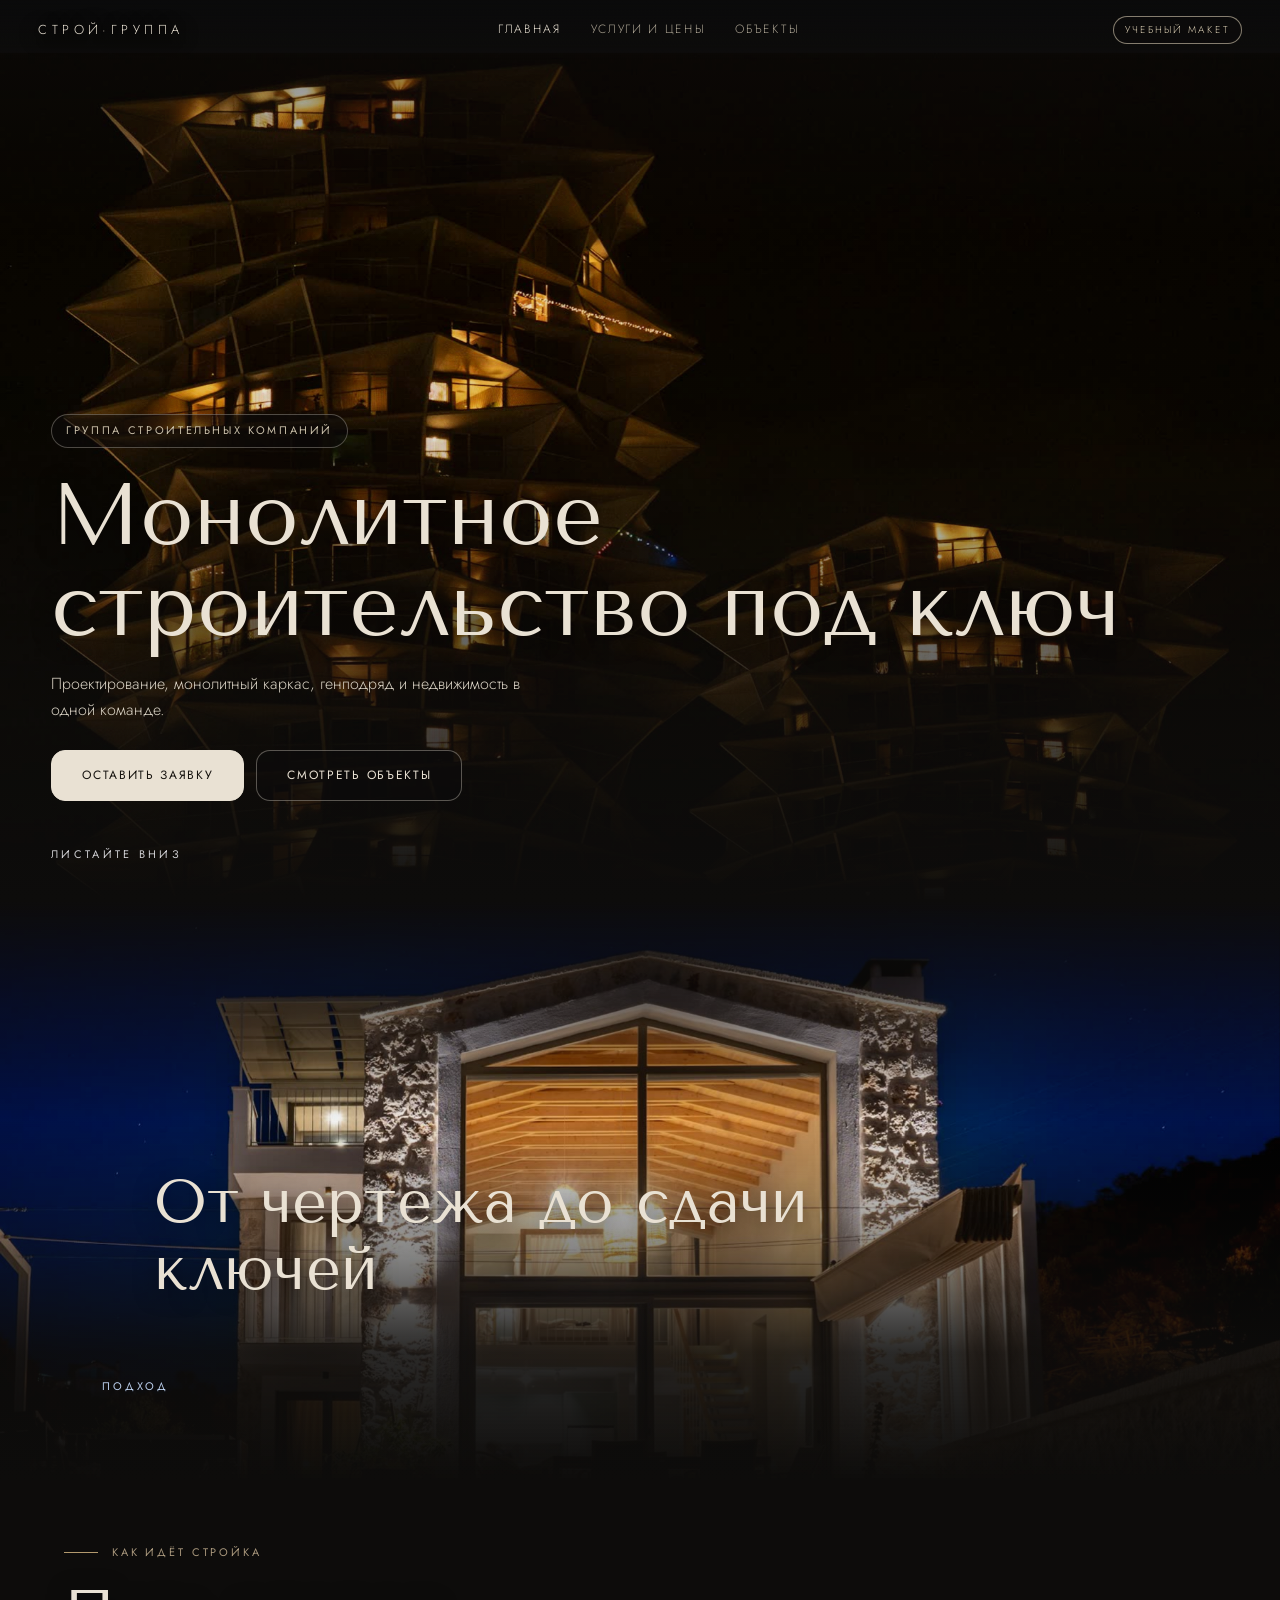
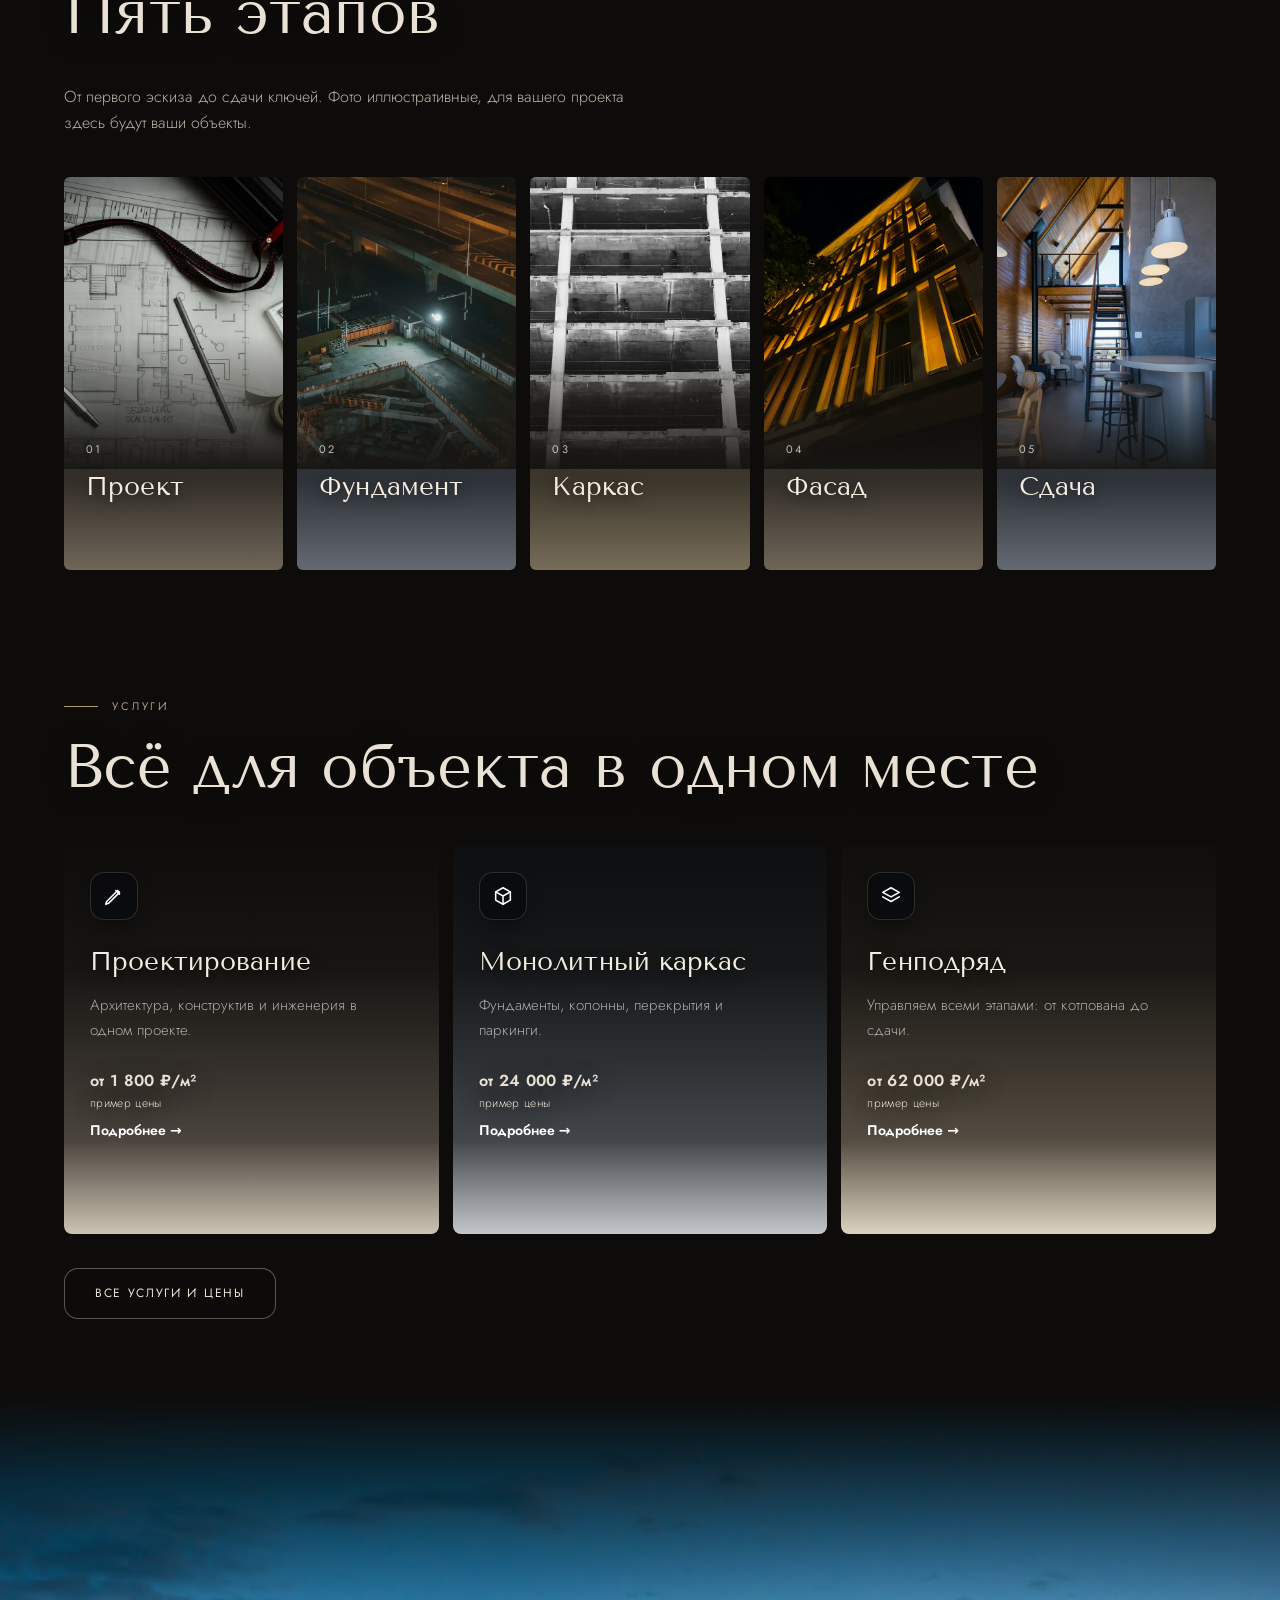
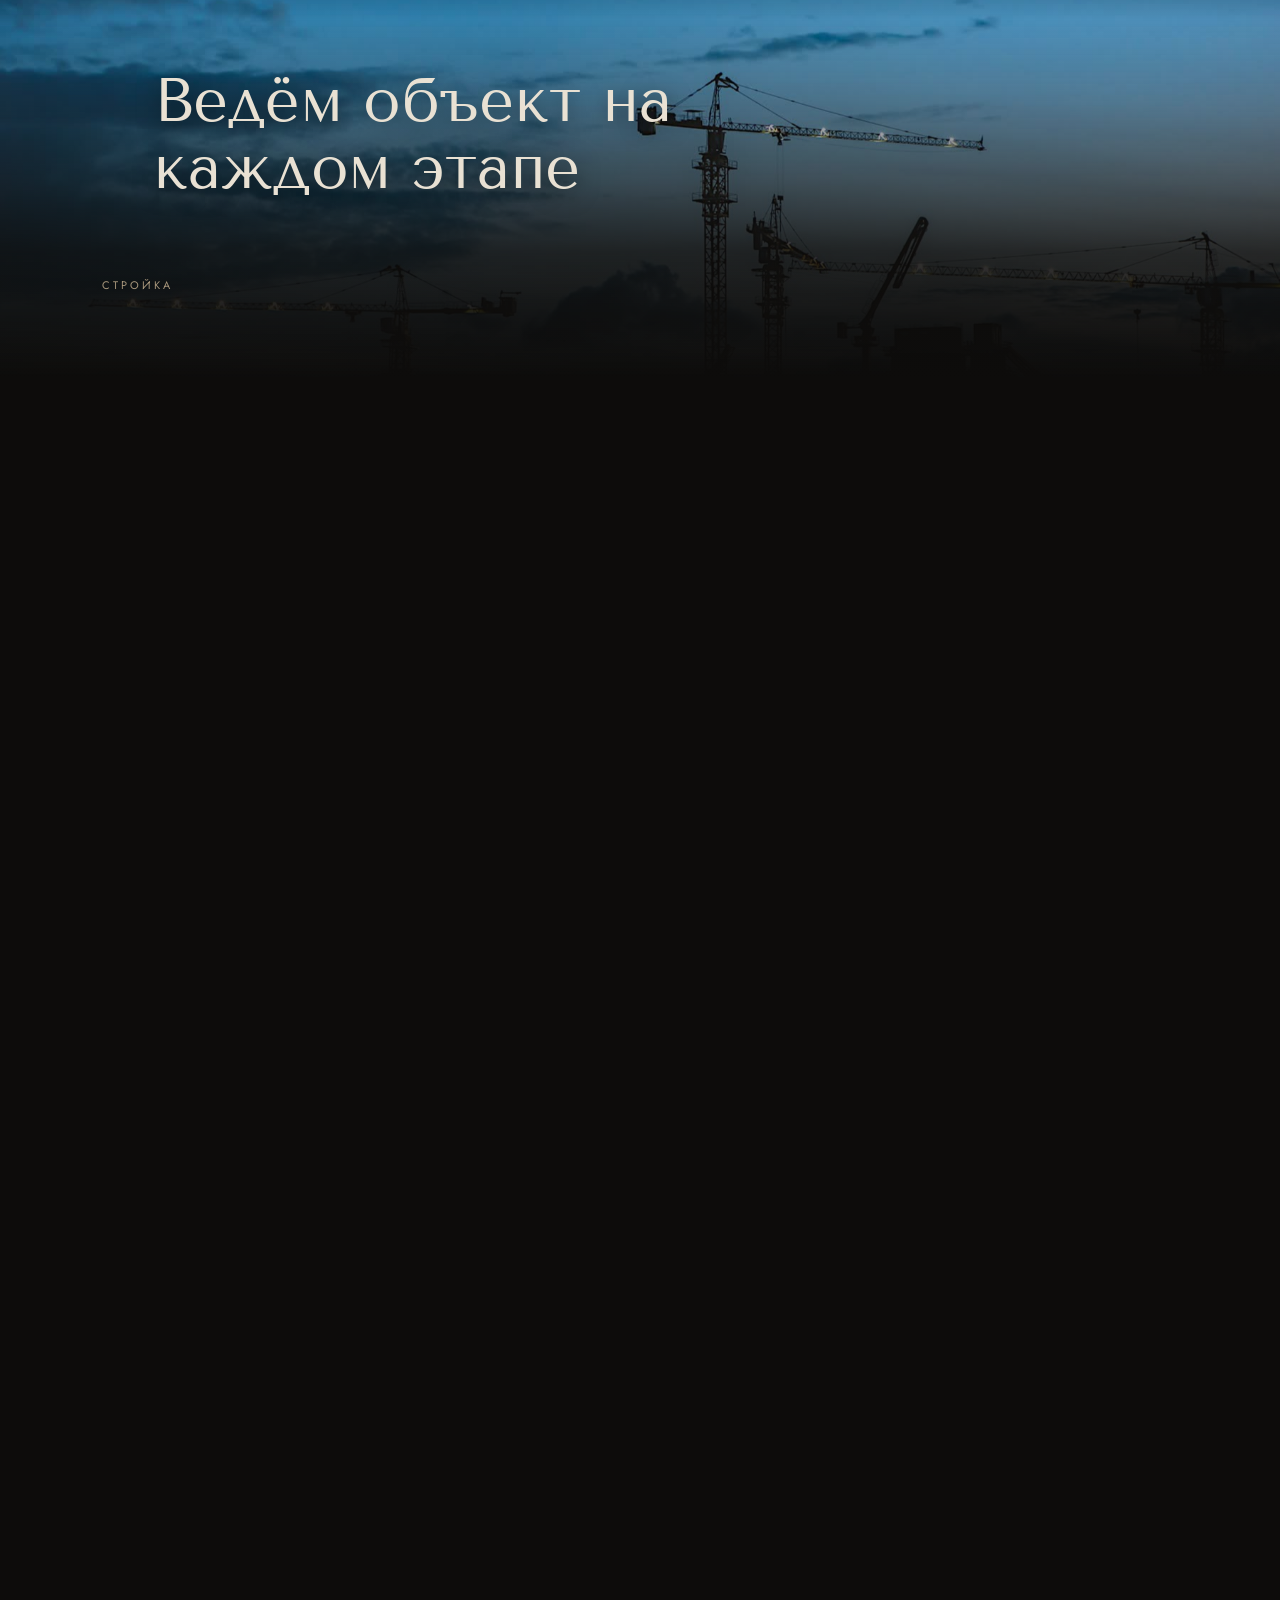
==== index.html @ 765eff9d "Add files via upload" ====
<!doctype html>
<html lang="ru"><head><meta charset="utf-8"><meta name="viewport" content="width=device-width,initial-scale=1">
<title>Строй-группа: учебный макет</title>
<link rel="preconnect" href="https://fonts.googleapis.com"><link rel="preconnect" href="https://fonts.gstatic.com" crossorigin>
<link href="https://fonts.googleapis.com/css2?family=Tenor+Sans&family=Jost:wght@200;300;400;500&display=swap" rel="stylesheet">
<link rel="stylesheet" href="styles.css?v=17"><link rel="stylesheet" href="quiet.css?v=17"><link rel="stylesheet" href="blend.css?v=21"><link rel="stylesheet" href="perf.css?v=23"><noscript><style>h1,h2{visibility:visible}.hero2 .heroText p,.fu{opacity:1!important;transform:none!important}.ch{opacity:1!important;transform:none!important;filter:none!important}</style></noscript></head><body>
<header><a class="logo" href="index.html">Строй·Группа</a>
<nav class="main"><a href="index.html" class="on">Главная</a><a href="services.html">Услуги и цены</a><a href="projects.html">Объекты</a></nav>
<span class="mock">учебный макет</span></header>

<div class="hero2 gr"><img data-px src="img-p01.jpg" alt="Жилой комплекс ночью"><div class="shade2"></div>
 <div class="heroText" id="ht"><span class="badge">Группа строительных компаний</span>
  <h1>Монолитное строительство под ключ</h1>
  <p>Проектирование, монолитный каркас, генподряд и недвижимость в одной команде.</p>
  <div class="row"><a class="btn" href="#contacts">Оставить заявку</a><a class="btn ghost" href="projects.html">Смотреть объекты</a></div></div>
 <div class="scroll">листайте вниз</div>
</div>

<div class="band" data-tone="cool"><img data-px src="img-p04.jpg" alt="Дом из камня и стекла вечером"><div class="in"><div class="tagm" style="margin-bottom:14px">Подход</div><h2>От чертежа до сдачи ключей</h2></div></div>

<section class="s" id="process"><div class="lab tagm">Как идёт стройка</div><h2>Пять этапов</h2>
 <p class="sub" style="margin:18px 0 40px">От первого эскиза до сдачи ключей. Фото иллюстративные, для вашего проекта здесь будут ваши объекты.</p>
 <div class="cards" style="grid-template-columns:repeat(auto-fit,minmax(min(100%,200px),1fr))">
<div class="card"><div class="ph" style="aspect-ratio:3/4"><img loading="lazy" decoding="async" src="img-stages-e1-project.jpg" alt=""></div><div class="in"><div class="meta"><span>01</span></div><h3>Проект</h3></div></div><div class="card"><div class="ph" style="aspect-ratio:3/4"><img loading="lazy" decoding="async" src="img-stages-e2-foundation.jpg" alt=""></div><div class="in"><div class="meta"><span>02</span></div><h3>Фундамент</h3></div></div><div class="card"><div class="ph" style="aspect-ratio:3/4"><img loading="lazy" decoding="async" src="img-stages-e3-frame.jpg" alt=""></div><div class="in"><div class="meta"><span>03</span></div><h3>Каркас</h3></div></div><div class="card"><div class="ph" style="aspect-ratio:3/4"><img loading="lazy" decoding="async" src="img-stages-e4-facade.jpg" alt=""></div><div class="in"><div class="meta"><span>04</span></div><h3>Фасад</h3></div></div><div class="card"><div class="ph" style="aspect-ratio:3/4"><img loading="lazy" decoding="async" src="img-stages-e5-handover.jpg" alt=""></div><div class="in"><div class="meta"><span>05</span></div><h3>Сдача</h3></div></div>
 </div></section>

<section class="s" id="svc"><div class="lab tagm">Услуги</div><h2>Всё для объекта в одном месте</h2>
 <div class="gcs" style="margin-top:44px">
<a class="gc a" href="services.html"><div class="ic"><svg viewBox="0 0 24 24"><path d="M3 21l3-1 12-12-2-2L4 18z"/><path d="M14 6l4 4"/></svg></div><h3>Проектирование</h3><p>Архитектура, конструктив и инженерия в одном проекте.</p><div class="pr">от 1 800 ₽/м²<small>пример цены</small></div><div class="go">Подробнее →</div></a><a class="gc b" href="services.html"><div class="ic"><svg viewBox="0 0 24 24"><path d="M12 3l8 4.5v9L12 21l-8-4.5v-9z"/><path d="M12 12l8-4.5M12 12v9M12 12L4 7.5"/></svg></div><h3>Монолитный каркас</h3><p>Фундаменты, колонны, перекрытия и паркинги.</p><div class="pr">от 24 000 ₽/м²<small>пример цены</small></div><div class="go">Подробнее →</div></a><a class="gc c" href="services.html"><div class="ic"><svg viewBox="0 0 24 24"><path d="M12 3l9 5-9 5-9-5z"/><path d="M3 13l9 5 9-5"/></svg></div><h3>Генподряд</h3><p>Управляем всеми этапами: от котлована до сдачи.</p><div class="pr">от 62 000 ₽/м²<small>пример цены</small></div><div class="go">Подробнее →</div></a>
 </div><p style="margin-top:34px"><a class="btn ghost" href="services.html">Все услуги и цены</a></p></section>

<div class="band"><img data-px loading="lazy" src="img-p05.jpg" alt="Башенные краны в сумерках"><div class="in"><div class="tagm" style="margin-bottom:14px">Стройка</div><h2>Ведём объект на каждом этапе</h2></div></div>

<section class="s" id="obj"><div class="lab tagm">Объекты</div><h2>Избранные проекты</h2><p class="sub" style="margin:18px 0 40px">Объекты и фотографии для примера карточек.</p>
 <div class="cards">
<div class="card"><div class="ph"><img loading="lazy" decoding="async" src="img-s-p01.jpg" alt=""></div><div class="in"><div class="meta"><span>Монолит</span><span>пример</span></div><h3>Жилой комплекс</h3></div></div><div class="card"><div class="ph"><img loading="lazy" decoding="async" src="img-s-p03.jpg" alt=""></div><div class="in"><div class="meta"><span>Генподряд</span><span>пример</span></div><h3>Дом со стеклянным фасадом</h3></div></div><div class="card"><div class="ph"><img loading="lazy" decoding="async" src="img-s-p07.jpg" alt=""></div><div class="in"><div class="meta"><span>Проектирование</span><span>пример</span></div><h3>Фасад из стеклоблоков</h3></div></div>
 </div><p style="margin-top:30px"><a class="btn ghost" href="projects.html">Все объекты</a></p></section>

<section class="s" id="contacts">
 <div class="split a">
  <div><div class="lab tagm">Связаться</div><h2>Расскажите о задаче, посчитаем стоимость</h2><p class="sub" style="margin-top:20px">Форма уходит в Telegram и на почту. В макете кнопка ничего не отправляет.</p></div>
  <div class="glass"><form onsubmit="return false"><input placeholder="Имя"><input placeholder="Телефон"><textarea rows="2" placeholder="Коротко о задаче"></textarea><button class="btn" style="justify-self:start;margin-top:12px">Отправить заявку</button></form></div>
 </div>
</section>
<footer><div class="cols">
 <div><b>Строй·Группа</b>Монолитное строительство, проектирование, генподряд, недвижимость.<br><br>Учебный макет DEVELOV. Названия, цены и данные вымышлены, это пример для показа, а не сайт реальной компании.</div>
 <div><b>Контакты</b>[телефон]<br>[почта]<br>[адрес офиса]</div>
 <div><b>Фото</b>Unsplash: Valentin, V. Melnyk, P. Candelo, I. Savelev, EJ Yao, J. James, H. Nakashima, K. Nauwelaerts, S. Uzzaman, P. Meier, L. Kepner, famingjia inventor, S. Schuster, Y. C. Schulze, C. Badran.<br>3D-анимация: DEVELOV.</div>
</div></footer>
<nav id="bar2"><a href="#contacts">Заявка</a><a href="#">WhatsApp</a><a href="#">Telegram</a></nav>
<script src="main.js?v=22"></script><script src="reveal.js?v=17"></script></body></html>
---- styles.css ----
:root{--bg:#0a0a0b;--bg2:#111113;--bg3:#17171a;--tx:#e9e8e5;--mut:#8f8e8a;--line:rgba(255,255,255,.12);--line2:rgba(255,255,255,.22);--acc:#e8c9a0}
*{box-sizing:border-box}
html{-webkit-text-size-adjust:100%;scroll-behavior:smooth}
body{margin:0;background:var(--bg);color:var(--tx);font-family:"Manrope",system-ui,Arial,sans-serif;font-weight:300;line-height:1.6;overflow-x:hidden}
a{color:inherit}
img{display:block;max-width:100%}
.grain::after,.gr::after{content:"";position:absolute;inset:0;pointer-events:none;opacity:.14;mix-blend-mode:overlay;background-image:url("data:image/svg+xml;utf8,<svg xmlns='http://www.w3.org/2000/svg' width='220' height='220'><filter id='n'><feTurbulence type='fractalNoise' baseFrequency='.9' numOctaves='2' stitchTiles='stitch'/></filter><rect width='100%' height='100%' filter='url(%23n)'/></svg>")}
/* шапка */
header{position:fixed;top:0;left:0;right:0;z-index:50;display:flex;justify-content:space-between;align-items:center;padding:16px clamp(16px,3vw,44px);background:linear-gradient(180deg,rgba(10,10,11,.85),rgba(10,10,11,0))}
.logo{font-weight:500;letter-spacing:.14em;font-size:13px;text-transform:uppercase;text-decoration:none}
nav.main{display:flex;gap:30px;font-size:13px;letter-spacing:.06em}
nav.main a{text-decoration:none;color:var(--mut);transition:.25s}nav.main a:hover,nav.main a.on{color:var(--tx)}
.btn{display:inline-block;background:var(--tx);color:#0a0a0b;border:1px solid var(--tx);padding:13px 24px;border-radius:2px;font:inherit;font-weight:500;font-size:14px;text-decoration:none;cursor:pointer;transition:.25s}
.btn:hover{background:transparent;color:var(--tx)}
.btn.ghost{background:transparent;color:var(--tx);border-color:var(--line2)}.btn.ghost:hover{border-color:var(--tx)}
.badge{display:inline-block;font-size:11px;letter-spacing:.16em;text-transform:uppercase;border:1px solid var(--line2);padding:5px 11px;color:var(--mut)}
.tagm{font-size:11px;letter-spacing:.22em;text-transform:uppercase;color:var(--mut)}
.mock{font-size:10px;letter-spacing:.16em;text-transform:uppercase;border:1px solid var(--acc);color:var(--acc);padding:3px 9px}
/* заголовки */
h1,h2{font-weight:200;letter-spacing:-.02em;line-height:1.04;margin:0}
h1{font-size:clamp(38px,7.2vw,104px)}
h2{font-size:clamp(30px,5vw,68px)}
h3{font-weight:400;font-size:20px;margin:0 0 6px}
.sub{color:var(--mut);max-width:36em}
section.s{padding:clamp(70px,11vw,140px) clamp(16px,5vw,80px);max-width:1360px;margin:0 auto;position:relative}
.lab{display:flex;gap:14px;align-items:center;margin-bottom:26px}
.lab::before{content:"";width:34px;height:1px;background:var(--mut)}
/* первый экран главной */
#hero{height:560vh;position:relative}
.stick{position:sticky;top:0;height:100vh;height:100dvh;overflow:hidden;background:#050506}
#cv{position:absolute;inset:0;width:100%;height:100%;display:block}
.shade{position:absolute;inset:0;background:radial-gradient(120% 90% at 50% 40%,transparent 40%,rgba(5,5,6,.75)),linear-gradient(180deg,rgba(5,5,6,.6),transparent 28%,transparent 60%,rgba(5,5,6,.85))}
.heroText{position:absolute;left:clamp(16px,5vw,80px);right:clamp(16px,5vw,80px);top:clamp(96px,16vh,170px);max-width:900px;transition:opacity .2s}
.heroText h1{margin:18px 0 20px}
.heroText p{color:#c9c8c4;max-width:30em;margin:0 0 26px;font-size:clamp(14px,1.5vw,18px)}
.heroText .row{display:flex;gap:12px;flex-wrap:wrap}
.stage{position:absolute;right:clamp(16px,5vw,80px);bottom:clamp(76px,12vh,120px);text-align:right}
.stage .n{font-weight:200;font-size:clamp(40px,7vw,100px);line-height:1;letter-spacing:-.03em}
.stage .t{font-size:11px;letter-spacing:.24em;text-transform:uppercase;color:var(--acc);margin-top:8px;min-height:1.4em}
.bar{position:absolute;left:0;bottom:0;height:2px;background:var(--acc);width:0}
.scroll{position:absolute;left:clamp(16px,5vw,80px);bottom:clamp(30px,6vh,60px);font-size:11px;letter-spacing:.3em;color:#bbb;text-transform:uppercase}
/* полоса-картинка */
.band{position:relative;height:min(82vh,760px);overflow:hidden;background:#050506}
.band img{position:absolute;left:0;top:-12%;width:100%;height:124%;object-fit:cover;filter:grayscale(.15) contrast(1.04) brightness(.9);will-change:transform}
.band::after{content:"";position:absolute;inset:0;background:linear-gradient(180deg,rgba(10,10,11,.9),rgba(10,10,11,.1) 28%,rgba(10,10,11,.1) 60%,rgba(10,10,11,.92))}
.band .in{position:absolute;z-index:2;left:clamp(16px,5vw,80px);right:clamp(16px,5vw,80px);bottom:clamp(30px,6vw,70px)}
.band .in h2{max-width:14em}
/* карточки */
.cards{display:grid;grid-template-columns:repeat(auto-fill,minmax(min(100%,340px),1fr));gap:18px}
.card{position:relative;border:1px solid var(--line);background:var(--bg2);overflow:hidden}
.card .ph{aspect-ratio:4/3;overflow:hidden;position:relative}
.card .ph img{width:100%;height:100%;object-fit:cover;filter:grayscale(.1) brightness(.92);transition:transform 1s ease,filter .5s}
.card:hover .ph img{transform:scale(1.05);filter:none}
.card .in{padding:18px 20px 22px}
.card .meta{display:flex;justify-content:space-between;gap:10px;font-size:11px;letter-spacing:.2em;text-transform:uppercase;color:var(--mut);margin-bottom:8px}
.card .price{color:var(--tx);margin-top:10px}
.show-no{display:none}
.chips{display:flex;gap:10px;flex-wrap:wrap;margin-bottom:28px}
.chips button{background:transparent;color:var(--tx);border:1px solid var(--line2);padding:10px 18px;font:inherit;font-size:13px;cursor:pointer;transition:.25s}
.chips button.on,.chips button:hover{background:var(--tx);color:#0a0a0b;border-color:var(--tx)}
/* стеклянные панели */
.glass{background:linear-gradient(160deg,rgba(255,255,255,.08),rgba(255,255,255,.02));border:1px solid var(--line);border-radius:14px;padding:26px;backdrop-filter:blur(14px)}
.kv{display:flex;justify-content:space-between;gap:16px;padding:13px 0;border-bottom:1px solid var(--line);font-size:14px}
.kv:last-child{border:0}.kv span{color:var(--mut)}
.split{display:grid;gap:30px;grid-template-columns:1fr}
@media(min-width:900px){.split{grid-template-columns:1fr 1fr;gap:56px;align-items:center}.split.a{grid-template-columns:1.15fr .85fr}}
.panel{aspect-ratio:4/5;position:relative;overflow:hidden;background:radial-gradient(90% 70% at 70% 20%,#b9b8b4 0%,#4b4a47 38%,#111112 80%)}
.panel img{position:absolute;inset:0;width:100%;height:100%;object-fit:cover}
/* список услуг */
.rows a,.rows div.r{display:grid;grid-template-columns:1fr;gap:10px;padding:clamp(22px,3vw,38px) 0;border-top:1px solid var(--line);text-decoration:none}
@media(min-width:800px){.rows a,.rows div.r{grid-template-columns:.9fr 1.3fr .8fr;align-items:center;gap:40px}}
.rows>:last-child{border-bottom:1px solid var(--line)}
.rows h3{font-weight:200;font-size:clamp(22px,2.8vw,38px);letter-spacing:-.01em;margin:0}
.rows p{margin:0;color:var(--mut)}
.rows .pr{font-weight:400;font-size:clamp(18px,2vw,26px);white-space:nowrap}
.rows .pr small{display:block;color:var(--mut);font-weight:300;font-size:12px;margin-top:2px}
table{width:100%;border-collapse:collapse;font-size:15px}
th,td{padding:15px 10px;border-bottom:1px solid var(--line);text-align:left}
th{font-weight:400;color:var(--mut);font-size:11px;letter-spacing:.2em;text-transform:uppercase}
/* форма */
form{display:grid;gap:12px}
input,textarea,select{width:100%;background:transparent;border:0;border-bottom:1px solid var(--line2);padding:14px 2px;color:var(--tx);font:inherit;font-size:16px;outline:none;border-radius:0}
input:focus,textarea:focus{border-color:var(--acc)}
footer{border-top:1px solid var(--line);padding:50px clamp(16px,5vw,80px) 120px;color:var(--mut);font-size:13px}
footer .cols{max-width:1360px;margin:0 auto;display:grid;gap:30px;grid-template-columns:1fr}
@media(min-width:800px){footer .cols{grid-template-columns:1.4fr 1fr 1fr}}
footer b{color:var(--tx);font-weight:400;display:block;margin-bottom:8px}
#bar2{position:fixed;left:0;right:0;bottom:0;z-index:60;display:none;gap:8px;padding:10px;background:rgba(10,10,11,.92);backdrop-filter:blur(10px)}
#bar2 a{flex:1;text-align:center;padding:13px 6px;border:1px solid var(--line2);text-decoration:none;font-size:13px}
#bar2 a:first-child{background:var(--tx);color:#0a0a0b;border-color:var(--tx);font-weight:500}
.pagehero{position:relative;min-height:62vh;display:flex;align-items:flex-end;overflow:hidden}
.pagehero img{position:absolute;inset:0;width:100%;height:100%;object-fit:cover;filter:brightness(.55) grayscale(.2)}
.pagehero::after{content:"";position:absolute;inset:0;background:linear-gradient(180deg,rgba(10,10,11,.7),transparent 35%,rgba(10,10,11,.95))}
.pagehero .in{position:relative;z-index:2;padding:clamp(100px,16vh,150px) clamp(16px,5vw,80px) clamp(40px,6vw,70px);max-width:1360px;margin:0 auto;width:100%}
@media(max-width:800px){nav.main{display:none}#bar2{display:flex}.heroText{top:92px}.stage{bottom:130px}.scroll{display:none}}
@media(prefers-reduced-motion:reduce){#hero{height:100vh}}
/* мобильная правка: таблица не должна расширять страницу */
.glass{overflow-x:auto}
@media(max-width:800px){th,td{padding:12px 6px;font-size:13px}table{table-layout:fixed}td:first-child,th:first-child{width:26%}.rows .pr{white-space:normal}}

/* ===== v5: плотные проработанные рамки ===== */
:root{--b1:rgba(255,255,255,.16);--b2:rgba(255,255,255,.34)}
/* карточки: паспарту + градиентная рамка + тень */
.card{border:0;border-radius:6px;background:linear-gradient(165deg,#17181b 0%,#0f1012 100%);padding:10px;box-shadow:0 1px 0 rgba(255,255,255,.10) inset,0 0 0 1px rgba(255,255,255,.09),0 40px 70px -35px rgba(0,0,0,.9);transition:box-shadow .35s,transform .35s}
.card:hover{transform:translateY(-4px);box-shadow:0 1px 0 rgba(255,255,255,.18) inset,0 0 0 1px rgba(232,201,160,.45),0 50px 80px -30px rgba(0,0,0,.95)}
.card .ph{border-radius:3px;box-shadow:0 0 0 1px rgba(255,255,255,.14)}
.card .in{padding:16px 10px 12px}
.card::before,.card::after{content:"";position:absolute;width:14px;height:14px;border:1.5px solid var(--acc);opacity:.75;pointer-events:none;z-index:3}
.card::before{left:4px;top:4px;border-right:0;border-bottom:0}
.card::after{right:4px;bottom:4px;border-left:0;border-top:0}
/* стеклянные панели: двойная рамка и блик */
.glass{border:0;border-radius:10px;background:linear-gradient(160deg,rgba(255,255,255,.10),rgba(255,255,255,.025) 60%);box-shadow:0 1px 0 rgba(255,255,255,.22) inset,0 0 0 1px rgba(255,255,255,.12),0 0 0 7px rgba(255,255,255,.025),0 40px 80px -40px rgba(0,0,0,.95);backdrop-filter:blur(18px)}
.panel{border-radius:8px;box-shadow:0 0 0 1px rgba(255,255,255,.16),0 0 0 9px rgba(255,255,255,.03),0 0 0 10px rgba(255,255,255,.10),0 40px 70px -35px rgba(0,0,0,.95)}
/* кнопки */
.btn{border:1.5px solid var(--tx);border-radius:3px;padding:15px 30px;letter-spacing:.08em;text-transform:uppercase;font-size:12.5px;font-weight:600;box-shadow:0 14px 30px -14px rgba(255,255,255,.35)}
.btn:hover{background:transparent;color:var(--tx);box-shadow:0 0 0 4px rgba(255,255,255,.07)}
.btn.ghost{background:rgba(255,255,255,.04);border:1.5px solid var(--b2);box-shadow:none;backdrop-filter:blur(6px)}
.btn.ghost:hover{border-color:var(--tx);background:rgba(255,255,255,.1)}
.badge{border:1.5px solid var(--b2);padding:7px 14px;background:rgba(255,255,255,.04);backdrop-filter:blur(6px);color:var(--tx)}
.mock{border-width:1.5px;padding:5px 11px;background:rgba(232,201,160,.08)}
/* фильтры */
.chips button{border:1.5px solid var(--b1);padding:12px 22px;background:rgba(255,255,255,.03);border-radius:3px;font-weight:500;letter-spacing:.04em}
.chips button.on,.chips button:hover{background:var(--tx);color:#0a0a0b;border-color:var(--tx);box-shadow:0 12px 28px -12px rgba(255,255,255,.4)}
/* поля формы в рамке */
input,textarea{background:rgba(255,255,255,.04);border:1.5px solid var(--b1);border-radius:4px;padding:15px 16px;box-shadow:0 1px 0 rgba(255,255,255,.06) inset}
input:focus,textarea:focus{border-color:var(--acc);box-shadow:0 0 0 4px rgba(232,201,160,.14)}
/* линии списков и таблиц: градиентные, чуть толще */
.rows a,.rows div.r{border-top:1.5px solid transparent;border-image:linear-gradient(90deg,rgba(255,255,255,.34),rgba(255,255,255,.06)) 1}
.rows>:last-child{border-bottom:1.5px solid rgba(255,255,255,.14)}
th,td{border-bottom:1px solid rgba(255,255,255,.16)}
th{background:rgba(255,255,255,.04)}
.kv{border-bottom:1px solid rgba(255,255,255,.16)}
/* картинки-полосы и первый экран: рамка-видоискатель с угловыми метками */
.band .in::before,.pagehero .in::before{content:"";position:absolute}
.band::before,.pagehero::before,.stick::before{content:"";position:absolute;inset:16px;border:1px solid rgba(255,255,255,.22);pointer-events:none;z-index:4;
 background:linear-gradient(var(--acc),var(--acc)) left top/22px 2px no-repeat,linear-gradient(var(--acc),var(--acc)) left top/2px 22px no-repeat,
 linear-gradient(var(--acc),var(--acc)) right top/22px 2px no-repeat,linear-gradient(var(--acc),var(--acc)) right top/2px 22px no-repeat,
 linear-gradient(var(--acc),var(--acc)) left bottom/22px 2px no-repeat,linear-gradient(var(--acc),var(--acc)) left bottom/2px 22px no-repeat,
 linear-gradient(var(--acc),var(--acc)) right bottom/22px 2px no-repeat,linear-gradient(var(--acc),var(--acc)) right bottom/2px 22px no-repeat}
.stick::before{inset:12px}
.band img{filter:grayscale(.15) contrast(1.06) brightness(.9)}
footer{border-top:1.5px solid rgba(255,255,255,.14)}
header{background:linear-gradient(180deg,rgba(10,10,11,.92),rgba(10,10,11,0))}
@media(max-width:800px){.band::before,.pagehero::before{inset:10px}.stick::before{inset:8px}.card{padding:8px}}

/* ===== v6: стеклянные карточки со свечением (как в референсе) ===== */
.gcs{display:grid;gap:18px;grid-template-columns:repeat(auto-fit,minmax(min(100%,300px),1fr))}
.gc{position:relative;display:flex;flex-direction:column;min-height:340px;padding:28px 26px 26px;border-radius:28px;overflow:hidden;text-decoration:none;color:var(--tx);isolation:isolate;
 box-shadow:0 0 0 1.5px rgba(255,255,255,.22) inset,0 1px 0 rgba(255,255,255,.4) inset,0 40px 70px -35px rgba(0,0,0,.95);transition:transform .4s,box-shadow .4s}
.gc::before{content:"";position:absolute;inset:0;z-index:-1;background:var(--g)}
.gc::after{content:"";position:absolute;inset:0;z-index:-1;border-radius:28px;background:radial-gradient(120% 60% at 50% -10%,rgba(255,255,255,.14),transparent 60%);pointer-events:none}
.gc:hover{transform:translateY(-6px);box-shadow:0 0 0 1.5px rgba(255,255,255,.4) inset,0 1px 0 rgba(255,255,255,.55) inset,0 50px 80px -30px rgba(0,0,0,.95)}
.gc .ic{width:48px;height:48px;border-radius:14px;background:rgba(8,9,12,.78);box-shadow:0 0 0 1px rgba(255,255,255,.14) inset,0 10px 24px -10px rgba(0,0,0,.8);display:flex;align-items:center;justify-content:center;margin-bottom:22px}
.gc .ic svg{width:22px;height:22px;stroke:#fff;fill:none;stroke-width:1.7;stroke-linecap:round;stroke-linejoin:round}
.gc h3{font-weight:600;font-size:22px;letter-spacing:-.01em;margin:0 0 10px;color:#fff}
.gc p{margin:0;color:rgba(255,255,255,.62);font-size:15px;max-width:19em}
.gc .pr{margin-top:auto;padding-top:26px;font-weight:600;font-size:16px;color:#fff}
.gc .pr small{display:block;color:rgba(255,255,255,.55);font-weight:300;font-size:12px}
.gc .go{margin-top:8px;font-weight:600;font-size:14px;color:#fff}
.gc.a{--g:linear-gradient(180deg,#20120d 0%,#2a140c 30%,#b53a1b 78%,#f0cf62 100%)}
.gc.b{--g:linear-gradient(180deg,#0a0f1c 0%,#0f1a33 30%,#3453b3 78%,#cfe2ff 100%)}
.gc.c{--g:linear-gradient(180deg,#09120f 0%,#0c1a14 30%,#1fae57 78%,#d6ffe6 100%)}
.gc.d{--g:linear-gradient(180deg,#101114 0%,#1a1c21 30%,#6a6e79 78%,#eef0f5 100%)}
.gc.e{--g:linear-gradient(180deg,#160c14 0%,#22101f 30%,#a33a7a 78%,#ffd0ea 100%)}
/* фото-карточки: те же большие скругления и мягкое стеклянное кольцо */
.card{border-radius:26px;padding:10px;background:linear-gradient(180deg,#16171a,#0e0f11);box-shadow:0 0 0 1.5px rgba(255,255,255,.14) inset,0 1px 0 rgba(255,255,255,.3) inset,0 40px 70px -35px rgba(0,0,0,.95)}
.card .ph{border-radius:18px;box-shadow:none}
.card::before,.card::after{display:none}
.card:hover{box-shadow:0 0 0 1.5px rgba(255,255,255,.34) inset,0 1px 0 rgba(255,255,255,.5) inset,0 50px 80px -30px rgba(0,0,0,.95)}
.glass{border-radius:26px}
.panel{border-radius:26px}
.btn,.btn.ghost{border-radius:14px}
.chips button{border-radius:14px}
input,textarea{border-radius:14px}
/* текст карточек выше свечения, чтобы читался */
.gc{padding-bottom:92px;min-height:390px}
.gc .go{margin-top:6px}

/* ===== v7: везде стеклянные рамки со свечением, палитра чёрный / графит / серый ===== */
:root{--r:28px;--ring:rgba(255,255,255,.2)}
/* карточки услуг: серые свечения вместо цветных */
.gc.a{--g:linear-gradient(180deg,#0c0c0e 0%,#151619 32%,#45474d 76%,#c8cad1 100%)}
.gc.b{--g:linear-gradient(180deg,#0a0b10 0%,#12151c 32%,#394051 76%,#b7bfd2 100%)}
.gc.c{--g:linear-gradient(180deg,#0b0b0b 0%,#171717 32%,#575759 76%,#efeff2 100%)}
.gc.d{--g:linear-gradient(180deg,#0e0d0c 0%,#1a1816 32%,#4b4640 76%,#cdc6bc 100%)}
.gc.e{--g:linear-gradient(180deg,#070708 0%,#0f0f11 32%,#2a2b2f 76%,#74767d 100%)}
/* фото-карточки: стеклянная рамка и серое свечение под подписью */
.card{position:relative;border-radius:var(--r);padding:10px 10px 0;overflow:hidden;isolation:isolate;
 background:linear-gradient(180deg,#0d0d0f 0%,#131416 55%,#2b2c30 100%);
 box-shadow:0 0 0 1.5px var(--ring) inset,0 1px 0 rgba(255,255,255,.38) inset,0 40px 70px -35px rgba(0,0,0,.95)}
.card::after{display:block;content:"";position:absolute;left:0;right:0;bottom:0;height:46%;z-index:-1;border:0;width:auto;opacity:1;background:linear-gradient(0deg,rgba(210,213,222,.30),transparent);pointer-events:none}
.card::before{display:none}
.card .ph{border-radius:20px;box-shadow:0 0 0 1px rgba(255,255,255,.12)}
.card .in{padding:18px 14px 22px}
.card:hover{transform:translateY(-5px);box-shadow:0 0 0 1.5px rgba(255,255,255,.38) inset,0 1px 0 rgba(255,255,255,.55) inset,0 50px 80px -30px rgba(0,0,0,.95)}
/* стеклянные панели, таблицы, формы */
.glass{position:relative;border-radius:var(--r);border:0;overflow:hidden;isolation:isolate;background:linear-gradient(180deg,#0e0e10 0%,#151619 58%,#303136 100%);
 box-shadow:0 0 0 1.5px var(--ring) inset,0 1px 0 rgba(255,255,255,.4) inset,0 40px 80px -40px rgba(0,0,0,.95)}
.glass::after{content:"";position:absolute;left:0;right:0;bottom:0;height:42%;z-index:-1;background:linear-gradient(0deg,rgba(210,213,222,.26),transparent);pointer-events:none}
.panel{border-radius:var(--r);box-shadow:0 0 0 1.5px var(--ring) inset,0 40px 70px -35px rgba(0,0,0,.95)}
.panel::before{content:"";position:absolute;inset:0;border-radius:var(--r);box-shadow:0 0 0 1.5px var(--ring) inset,0 1px 0 rgba(255,255,255,.4) inset;z-index:2;pointer-events:none}
/* картинки-полосы и шапки страниц: вписаны в скруглённую рамку со свечением */
.band,.pagehero{margin:clamp(10px,1.6vw,22px) clamp(10px,2vw,28px);border-radius:var(--r);box-shadow:0 40px 80px -40px rgba(0,0,0,.95)}
.band::before,.pagehero::before{inset:0;border:0;border-radius:var(--r);background:none;box-shadow:0 0 0 1.5px var(--ring) inset,0 1px 0 rgba(255,255,255,.4) inset;z-index:4}
.band::after,.pagehero::after{border-radius:var(--r)}
.pagehero{min-height:58vh}
.band .in,.pagehero .in{padding-left:clamp(22px,4vw,64px);padding-right:clamp(22px,4vw,64px)}
.band .in{left:clamp(22px,4vw,64px);right:clamp(22px,4vw,64px)}
/* первый экран: мягкое стеклянное кольцо вместо золотых уголков */
.stick::before{inset:12px;border:0;border-radius:var(--r);background:none;box-shadow:0 0 0 1.5px rgba(255,255,255,.16) inset,0 1px 0 rgba(255,255,255,.3) inset}
/* кнопки, плашки, фильтры: стекло и графит */
.btn{border:1.5px solid rgba(255,255,255,.9);border-radius:16px;box-shadow:0 1px 0 rgba(255,255,255,.7) inset,0 16px 30px -14px rgba(0,0,0,.8)}
.btn.ghost{background:linear-gradient(180deg,rgba(255,255,255,.1),rgba(255,255,255,.03));border:1.5px solid rgba(255,255,255,.3);box-shadow:0 1px 0 rgba(255,255,255,.3) inset}
.badge{border-radius:30px;border:1.5px solid rgba(255,255,255,.28);background:linear-gradient(180deg,rgba(255,255,255,.09),rgba(255,255,255,.02))}
.mock{border-radius:30px;border-width:1.5px}
.chips button{border-radius:16px;border:1.5px solid rgba(255,255,255,.2);background:linear-gradient(180deg,rgba(255,255,255,.07),rgba(255,255,255,.015));box-shadow:0 1px 0 rgba(255,255,255,.15) inset}
.chips button.on,.chips button:hover{background:var(--tx);color:#0a0a0b;border-color:var(--tx)}
input,textarea{border-radius:16px;border:1.5px solid rgba(255,255,255,.2);background:linear-gradient(180deg,rgba(255,255,255,.07),rgba(255,255,255,.02));box-shadow:0 1px 0 rgba(255,255,255,.14) inset}
#bar2{border-radius:24px 24px 0 0;border-top:1px solid rgba(255,255,255,.18)}
#bar2 a{border-radius:16px}
@media(max-width:800px){:root{--r:22px}.band,.pagehero{margin-left:8px;margin-right:8px}.stick::before{inset:8px}}

/* ===== v8: светлее карточки с фото как у карточек услуг + стеклянный 3D-шрифт ===== */
/* карточки с фото и этапы: яркое свечение снизу, текст над ним */
.card{--g:linear-gradient(180deg,#121316 0%,#1b1c20 34%,#585b64 76%,#d6d9e1 100%);background:var(--g);box-shadow:0 0 0 1.5px rgba(255,255,255,.26) inset,0 1px 0 rgba(255,255,255,.5) inset,0 40px 70px -35px rgba(0,0,0,.95)}
.card:nth-child(3n+2){--g:linear-gradient(180deg,#0e1016 0%,#161a24 34%,#434b60 76%,#c3cce0 100%)}
.card:nth-child(3n+3){--g:linear-gradient(180deg,#121110 0%,#1d1b19 34%,#57524c 76%,#dad3c8 100%)}
.card::after{display:none!important}
.card::before{display:none!important}
.card .in{padding:18px 14px 64px}
.card h3{color:#fff}
.card .meta{color:rgba(255,255,255,.7)}
.card .ph{box-shadow:0 0 0 1px rgba(255,255,255,.22)}
.card .ph img{filter:brightness(1.22) contrast(1.06) saturate(1.1)}
#process .card .ph img{filter:brightness(1.9) contrast(1.12)}
.card:hover .ph img{filter:brightness(1.3) contrast(1.06) saturate(1.15)}
/* картинки-полосы светлее */
.band img,.pagehero img{filter:brightness(1.12) contrast(1.05) saturate(1.05)}
.pagehero img{filter:brightness(.8) contrast(1.05)}
.band::after{background:linear-gradient(180deg,rgba(10,10,11,.6),rgba(10,10,11,0) 30%,rgba(10,10,11,0) 55%,rgba(10,10,11,.78))}
/* стеклянные панели светлее */
.glass{background:linear-gradient(180deg,#121316 0%,#1a1b1f 40%,#4d5058 100%)}
.glass::after{height:55%;background:linear-gradient(0deg,rgba(220,223,232,.34),transparent)}
.panel{background:radial-gradient(90% 70% at 70% 20%,#d0d0d0 0%,#6a6a6c 40%,#1a1a1c 82%)}
/* ===== стеклянный 3D-шрифт: хромовый блик, объём, тень ===== */
h1,h2,.logo,.stage .n,.big,.gc h3,.card h3,.rows h3,.lab,.pr,th{
 background-image:linear-gradient(180deg,#ffffff 0%,#f3f5fa 32%,#a5abb8 50%,#e9ecf3 52%,#bfc4d0 78%,#8d93a1 100%);
 -webkit-background-clip:text;background-clip:text;color:transparent;-webkit-text-fill-color:transparent;
 filter:drop-shadow(0 1px 0 rgba(255,255,255,.55)) drop-shadow(0 2px 0 rgba(70,74,84,.9)) drop-shadow(0 3px 0 rgba(48,51,59,.85)) drop-shadow(0 9px 12px rgba(0,0,0,.65));
}
h1,h2{font-weight:600;letter-spacing:-.025em}
h3,.gc h3,.card h3{font-weight:700}
.logo{font-weight:700}
.stage .n{font-weight:600}
.big{font-weight:600}
.gc h3,.card h3,.rows h3{filter:drop-shadow(0 1px 0 rgba(255,255,255,.45)) drop-shadow(0 2px 0 rgba(40,43,50,.9)) drop-shadow(0 6px 8px rgba(0,0,0,.55))}
.lab{filter:none;background-image:none;color:var(--mut);-webkit-text-fill-color:currentColor}
.pr,th{filter:drop-shadow(0 2px 0 rgba(40,43,50,.9)) drop-shadow(0 5px 6px rgba(0,0,0,.5))}
th{-webkit-text-fill-color:currentColor;color:var(--mut);background-image:none;filter:none}
.tagm{filter:none}
/* заголовки внутри карточек: белые с объёмной тенью (читаются на свечении) */
.gc h3,.card h3,.rows h3{background:none;-webkit-text-fill-color:#fff;color:#fff;filter:none;text-shadow:0 1px 0 rgba(255,255,255,.45),0 2px 0 rgba(28,30,36,.95),0 3px 0 rgba(20,22,26,.9),0 8px 12px rgba(0,0,0,.6)}
.card .in{padding:18px 14px 56px}

/* ===== v9: первый экран с фото + шрифт Forum в тёплой гамме ===== */
.hero2{position:relative;height:calc(100vh - 24px);height:calc(100dvh - 24px);min-height:560px;margin:12px clamp(10px,2vw,28px) 0;border-radius:var(--r);overflow:hidden;background:#050506;box-shadow:0 40px 80px -40px rgba(0,0,0,.95)}
.hero2>img{position:absolute;left:0;top:-8%;width:100%;height:116%;object-fit:cover;object-position:50% 40%;filter:brightness(1.06) contrast(1.05) saturate(1.08);will-change:transform}
.hero2::before{content:"";position:absolute;inset:0;border-radius:var(--r);box-shadow:0 0 0 1.5px rgba(255,255,255,.2) inset,0 1px 0 rgba(255,255,255,.4) inset;z-index:4;pointer-events:none}
.shade2{position:absolute;inset:0;z-index:1;background:linear-gradient(180deg,rgba(8,8,9,.62) 0%,rgba(8,8,9,.12) 34%,rgba(8,8,9,.18) 55%,rgba(8,8,9,.88) 100%)}
.hero2 .heroText{position:absolute;z-index:3;left:clamp(22px,4vw,64px);right:clamp(22px,4vw,64px);top:auto;bottom:clamp(60px,10vh,110px);max-width:960px;opacity:1!important}
.hero2 .scroll{position:absolute;z-index:3;left:clamp(22px,4vw,64px);bottom:clamp(22px,4vh,40px);font-size:11px;letter-spacing:.3em;color:#cfcfd2;text-transform:uppercase}
@media(max-width:800px){.hero2{margin-left:8px;margin-right:8px}.hero2 .heroText{bottom:90px}}
/* шрифт Forum: тонкие классические заглавные, тёплая шампань со стеклянным объёмом */
h1,h2,.logo,.big{font-family:"Forum","Cormorant Garamond",Georgia,serif;font-weight:400;text-transform:uppercase;letter-spacing:.035em;line-height:1.08}
h1{font-size:clamp(34px,6.2vw,96px)}
h2{font-size:clamp(28px,4.6vw,66px)}
.big{font-size:clamp(24px,4vw,52px);text-transform:none;letter-spacing:.01em}
.logo{font-size:15px;letter-spacing:.2em}
h1,h2,.logo,.big,.pr{
 background-image:linear-gradient(180deg,#fff6e3 0%,#f6dcb0 34%,#c99a5e 54%,#f1d3a3 56%,#d2a468 80%,#9b6f3a 100%);
 -webkit-background-clip:text;background-clip:text;color:transparent;-webkit-text-fill-color:transparent;
 filter:drop-shadow(0 1px 0 rgba(255,236,200,.5)) drop-shadow(0 2px 0 rgba(88,58,26,.9)) drop-shadow(0 3px 0 rgba(58,38,16,.85)) drop-shadow(0 9px 12px rgba(0,0,0,.65))}
.gc h3,.card h3,.rows h3,.stage .n{font-family:"Forum",Georgia,serif;font-weight:400;text-transform:uppercase;letter-spacing:.05em;font-size:22px}
.gc h3,.card h3,.rows h3{color:#fff4de;-webkit-text-fill-color:#fff4de;text-shadow:0 1px 0 rgba(255,236,200,.5),0 2px 0 rgba(70,46,20,.95),0 3px 0 rgba(48,30,12,.9),0 8px 12px rgba(0,0,0,.6)}
.rows h3{font-size:clamp(22px,2.8vw,38px)}
.tagm,.lab,.meta{color:#cdb48f}
.pr{font-family:"Forum",Georgia,serif;font-weight:400;font-size:20px}

/* ===== v10: стеклянный холодный шрифт (серебро-лёд) + анимация чтения слов ===== */
h1,h2,.logo,.big,.pr{
 background-image:linear-gradient(180deg,#ffffff 0%,#eef4fc 30%,#a9bad3 52%,#e6eefa 55%,#b6c6dd 80%,#8196b5 100%);
 filter:drop-shadow(0 1px 0 rgba(255,255,255,.55)) drop-shadow(0 2px 0 rgba(60,76,102,.9)) drop-shadow(0 3px 0 rgba(36,46,66,.85)) drop-shadow(0 9px 12px rgba(0,0,0,.65))}
.gc h3,.card h3,.rows h3{color:#f4f8ff;-webkit-text-fill-color:#f4f8ff;text-shadow:0 1px 0 rgba(255,255,255,.5),0 2px 0 rgba(40,52,74,.95),0 3px 0 rgba(26,34,50,.9),0 8px 12px rgba(0,0,0,.6)}
.tagm,.lab,.meta{color:#a9afba}
.mock{color:#dfe8f5;border-color:rgba(223,232,245,.7);background:rgba(223,232,245,.08)}
/* чтение слов: тусклые слова загораются по очереди, прочитанные светятся */
.rw{opacity:.2;transition:opacity .55s ease,filter .55s ease}
.rw.on{opacity:1;filter:drop-shadow(0 0 14px rgba(190,215,255,.55))}
p .rw.on,.sub .rw.on{filter:none;text-shadow:0 0 14px rgba(190,215,255,.4)}
@media(prefers-reduced-motion:reduce){.rw{opacity:1;transition:none}}

/* ===== v11: шрифт Nunito, рамка «рамка в рамке» с градиентом и бликом, плавное появление ===== */
body{font-family:"Nunito",system-ui,Arial,sans-serif;font-weight:400}
h1,h2,.big,.logo,.gc h3,.card h3,.rows h3,.pr,.stage .n,.heroText p,.sub{font-family:"Nunito",system-ui,Arial,sans-serif}
h1,h2,.big{text-transform:none;font-weight:400;letter-spacing:-.015em;line-height:1.08}
h1{font-size:clamp(34px,6.4vw,92px)}
h2{font-size:clamp(28px,4.8vw,64px)}
.logo{text-transform:uppercase;font-weight:600;letter-spacing:.2em;font-size:14px}
.gc h3,.card h3,.rows h3{text-transform:none;font-weight:600;letter-spacing:0;font-size:22px}
.pr{font-weight:600;font-size:18px}
.sub,.heroText p,p{font-weight:400}
/* рамка вокруг заголовка первого экрана: тёмное стекло, градиентный контур, двойной обод, блики по углам */
.hero2 .heroText{padding:clamp(24px,3.2vw,46px);border-radius:30px;background:linear-gradient(155deg,rgba(255,255,255,.14) 0%,rgba(255,255,255,.04) 45%,rgba(6,7,9,.55) 100%);backdrop-filter:blur(18px) saturate(1.2);-webkit-backdrop-filter:blur(18px) saturate(1.2);
 box-shadow:0 1px 0 rgba(255,255,255,.6) inset,0 0 0 1.5px rgba(255,255,255,.3) inset,0 0 0 8px rgba(255,255,255,.045),0 0 0 9.5px rgba(255,255,255,.2),0 40px 80px -30px rgba(0,0,0,.95);
 animation:heroIn 1.2s cubic-bezier(.2,.8,.2,1) .15s both}
.hero2 .heroText::before{content:"";position:absolute;inset:0;border-radius:30px;padding:1.5px;pointer-events:none;
 background:linear-gradient(135deg,rgba(255,255,255,.95) 0%,rgba(190,210,240,.55) 22%,rgba(255,255,255,.06) 52%,rgba(190,210,240,.5) 82%,rgba(255,255,255,.9) 100%);
 -webkit-mask:linear-gradient(#000 0 0) content-box,linear-gradient(#000 0 0);-webkit-mask-composite:xor;mask-composite:exclude}
.hero2 .heroText::after{content:"";position:absolute;inset:0;border-radius:30px;pointer-events:none;background:radial-gradient(60% 50% at 0% 0%,rgba(255,255,255,.22),transparent 60%),radial-gradient(50% 45% at 100% 100%,rgba(190,210,240,.2),transparent 60%)}
.hero2 .heroText .badge{margin-bottom:6px}
.hero2 .heroText>*{position:relative;z-index:1}
@keyframes heroIn{from{opacity:0;transform:translateY(34px) scale(.985);filter:blur(10px)}to{opacity:1;transform:none;filter:blur(0)}}
/* плавное появление слов на первом экране: из размытия, снизу вверх */
.rwh{opacity:0;display:inline-block;transform:translateY(18px);filter:blur(12px);transition:opacity 1.1s cubic-bezier(.2,.7,.2,1),transform 1.1s cubic-bezier(.2,.7,.2,1),filter 1.1s cubic-bezier(.2,.7,.2,1)}
.rwh.on{opacity:1;transform:none;filter:blur(0)}
@media(prefers-reduced-motion:reduce){.rwh{opacity:1;transform:none;filter:none;transition:none}.hero2 .heroText{animation:none}}
@media(max-width:800px){.hero2 .heroText{padding:22px;border-radius:24px}.hero2 .heroText::before,.hero2 .heroText::after{border-radius:24px}}
/* у каждого слова заголовка свой хромовый блик (одинаковый на всех строках) */
h1 .rw,h2 .rw,.big .rw{background-image:linear-gradient(180deg,#ffffff 0%,#eef4fc 30%,#a9bad3 52%,#e6eefa 55%,#b6c6dd 80%,#8196b5 100%);-webkit-background-clip:text;background-clip:text;-webkit-text-fill-color:transparent;color:transparent;padding-bottom:.08em}

/* ===== v13: элегантный шрифт (Cormorant Garamond + Jost), текст прямо на фото, анимация «из-под маски» ===== */
body{font-family:"Jost",system-ui,Arial,sans-serif;font-weight:300}
h1,h2,.big,.gc h3,.card h3,.rows h3,.stage .n{font-family:"Cormorant Garamond",Georgia,serif;text-transform:none}
h1,h2{font-weight:600;letter-spacing:-.01em;line-height:1.02}
h1{font-size:clamp(46px,8.4vw,132px)}
h2{font-size:clamp(34px,5.6vw,84px)}
.big{font-weight:500;font-size:clamp(28px,4.4vw,58px);line-height:1.12;letter-spacing:0}
.logo,.badge,.tagm,.lab,.btn,.chips button,.meta,.pr,th,.go,.mock,nav.main a,.scroll,#bar2 a{font-family:"Jost",system-ui,sans-serif}
.logo{font-weight:500;letter-spacing:.24em;font-size:13px}
.gc h3,.card h3,.rows h3{font-weight:600;font-size:clamp(24px,2.2vw,30px);letter-spacing:0}
.pr{font-weight:500;font-size:17px}
.sub,.heroText p,p,.rows p{font-family:"Jost",system-ui,sans-serif;font-weight:300;font-size:clamp(15px,1.25vw,18px);line-height:1.65}
/* первый экран: никакой плашки, текст прямо на фото внизу слева */
.hero2 .heroText{padding:0;border-radius:0;background:none;backdrop-filter:none;-webkit-backdrop-filter:none;box-shadow:none;animation:none;max-width:1100px;bottom:clamp(64px,11vh,120px)}
.hero2 .heroText::before,.hero2 .heroText::after{display:none}
.hero2 .heroText h1{margin:16px 0 20px}
.hero2 .heroText p{max-width:30em;color:#d9dce3}
.hero2 .heroText .row{margin-top:26px}
.shade2{background:linear-gradient(180deg,rgba(8,8,9,.55) 0%,rgba(8,8,9,.05) 30%,rgba(8,8,9,.22) 52%,rgba(8,8,9,.9) 100%)}
.hero2>img{scale:1.14;animation:zoomOut 2.8s cubic-bezier(.2,.7,.2,1) .05s both}
@keyframes zoomOut{from{scale:1.14}to{scale:1}}
.hero2 .badge{animation:fadeUp 1s cubic-bezier(.2,.8,.2,1) .35s both}
.hero2 .row{animation:fadeUp 1s cubic-bezier(.2,.8,.2,1) 2.1s both}
@keyframes fadeUp{from{opacity:0;transform:translateY(22px)}to{opacity:1;transform:none}}
/* слова заголовков выезжают из-под маски */
.rwh{display:inline-block;overflow:hidden;vertical-align:top;line-height:1.12;padding:.04em .02em .16em;margin:-.04em -.02em -.16em;opacity:1;transform:none;filter:none;background:none;transition:none}
.rwh i{display:inline-block;font-style:normal;transform:translateY(115%);transition:transform 1.2s cubic-bezier(.77,0,.18,1);
 background-image:linear-gradient(180deg,#ffffff 0%,#eef4fc 30%,#a9bad3 52%,#e6eefa 55%,#b6c6dd 80%,#8196b5 100%);-webkit-background-clip:text;background-clip:text;-webkit-text-fill-color:transparent;color:transparent}
.rwh.on i{transform:none}
/* абзацы плавно всплывают */
.fu{opacity:0;transform:translateY(16px);transition:opacity 1s ease,transform 1s cubic-bezier(.2,.8,.2,1)}
.fu.on{opacity:1;transform:none}
@media(prefers-reduced-motion:reduce){.rwh i{transform:none;transition:none}.fu{opacity:1;transform:none}.hero2>img,.hero2 .badge,.hero2 .row{animation:none;scale:1}}
@media(max-width:800px){.hero2 .heroText{bottom:92px}h1{font-size:clamp(44px,13vw,70px)}}

/* ===== v14: тёплый мягкий цвет заголовков и дорогое появление по буквам ===== */
h1,h2,.logo,.big,.pr{
 background-image:linear-gradient(180deg,#fffaf0 0%,#f5ebd9 30%,#cbb79a 52%,#efe2cb 55%,#cdb596 80%,#a38c6d 100%);
 filter:drop-shadow(0 1px 0 rgba(255,246,228,.5)) drop-shadow(0 2px 0 rgba(74,60,44,.9)) drop-shadow(0 3px 0 rgba(48,38,26,.85)) drop-shadow(0 10px 14px rgba(0,0,0,.65))}
.tagm,.lab,.meta{color:#b9ad9a}
.mock{color:#eadfc9;border-color:rgba(234,223,201,.65);background:rgba(234,223,201,.08)}
.gc h3,.card h3,.rows h3{color:#fbf3e4;-webkit-text-fill-color:#fbf3e4;text-shadow:0 1px 0 rgba(255,246,228,.45),0 2px 0 rgba(60,48,34,.95),0 3px 0 rgba(40,32,22,.9),0 8px 12px rgba(0,0,0,.6)}
/* по буквам: плавно из размытия, чуть снизу, мягкое замедление (Expo out) */
.wd{display:inline-block;white-space:nowrap}
.ch{display:inline-block;opacity:0;transform:translateY(.38em);filter:blur(10px);font-style:normal;will-change:opacity,transform,filter;
 transition:opacity 1.6s cubic-bezier(.16,1,.3,1),transform 1.9s cubic-bezier(.16,1,.3,1),filter 1.5s cubic-bezier(.16,1,.3,1);transition-delay:var(--d,0ms);
 background-image:linear-gradient(180deg,#fffaf0 0%,#f5ebd9 30%,#cbb79a 52%,#efe2cb 55%,#cdb596 80%,#a38c6d 100%);-webkit-background-clip:text;background-clip:text;-webkit-text-fill-color:transparent;color:transparent;padding:.06em .01em .16em;margin:-.06em -.01em -.16em}
.in .ch{opacity:1;transform:none;filter:blur(0)}
@media(prefers-reduced-motion:reduce){.ch{opacity:1;transform:none;filter:none;transition:none}}
/* без мелькания до запуска скрипта */
h1,h2{visibility:hidden}
.hero2 .heroText p{opacity:0}
.hero2 .heroText p.on{opacity:1}

/* ===== v16: цвет шрифта подбирается по снимку (по замеру цвета под текстом) ===== */
/* тёплое фото (коричневый, окна): холодный ледяной шрифт + более плотное затемнение под текстом */
.band[data-tone="cool"]::after{background:linear-gradient(180deg,rgba(10,10,11,.6),rgba(10,10,11,0) 24%,rgba(10,10,11,.28) 46%,rgba(10,10,11,.86) 74%,rgba(8,9,12,.96))}
.band[data-tone="cool"] h2{filter:drop-shadow(0 1px 0 rgba(255,255,255,.55)) drop-shadow(0 2px 0 rgba(36,52,78,.92)) drop-shadow(0 3px 0 rgba(18,28,44,.88)) drop-shadow(0 12px 18px rgba(0,0,0,.8))}
.band[data-tone="cool"] .ch{background-image:linear-gradient(180deg,#ffffff 0%,#eaf3ff 30%,#a9c2e6 52%,#e2eeff 55%,#b2c9ea 80%,#7f9bc6 100%)}
.band[data-tone="cool"] .tagm{color:#bcd0ee}
/* холодное фото (синее небо, краны): тёплый шампань потеплее и светлее, плотное затемнение внизу */
.band:not([data-tone]) .in h2{filter:drop-shadow(0 1px 0 rgba(255,246,228,.5)) drop-shadow(0 2px 0 rgba(74,52,30,.92)) drop-shadow(0 3px 0 rgba(48,32,16,.88)) drop-shadow(0 12px 18px rgba(0,0,0,.8))}
.band:not([data-tone]) .ch{background-image:linear-gradient(180deg,#fffbf2 0%,#ffeccb 30%,#e0b87d 52%,#ffe7c2 55%,#dcb27a 80%,#b88a52 100%)}
.band:not([data-tone])::after{background:linear-gradient(180deg,rgba(10,10,11,.5),rgba(10,10,11,0) 28%,rgba(10,10,11,.22) 50%,rgba(10,10,11,.82) 76%,rgba(8,9,12,.94))}
---- quiet.css ----
/* ===== тихая роскошь / лофт: тёплый чёрный, костяной цвет, латунь, медленные мягкие движения ===== */
:root{--bg:#0d0c0b;--bg2:#141311;--bone:#e9e1d3;--tx:#e9e1d3;--mut:#9b9384;--brass:#b39a6e;--acc:#b39a6e}
body{background:var(--bg);font-family:"Jost",system-ui,Arial,sans-serif;font-weight:300}
h1,h2,.big,.gc h3,.card h3,.rows h3,.stage .n{font-family:"Tenor Sans","Jost",Georgia,serif;text-transform:none}
/* заголовки: плоский костяной цвет, без хромовых эффектов, мягкая тень для читаемости */
h1,h2,.big,.logo,.pr,.rwh i,.ch,h1 .rw,h2 .rw,.big .rw{background:none!important;-webkit-background-clip:border-box!important;background-clip:border-box!important;color:var(--bone)!important;-webkit-text-fill-color:var(--bone)!important}
h1,h2,.big,.logo,.pr{filter:drop-shadow(0 6px 22px rgba(0,0,0,.55))}
h1{font-weight:400;font-size:clamp(40px,6.8vw,108px);line-height:1.04;letter-spacing:0}
h2{font-weight:400;font-size:clamp(30px,4.8vw,70px);line-height:1.08;letter-spacing:.005em}
.big{font-weight:400;font-size:clamp(26px,3.8vw,52px);line-height:1.2}
.logo{font-family:"Jost",sans-serif;font-weight:300;letter-spacing:.34em;font-size:13px;text-transform:uppercase}
.gc h3,.card h3,.rows h3{font-weight:400;font-size:clamp(22px,2vw,28px);letter-spacing:.005em;color:#f3ecdf;-webkit-text-fill-color:#f3ecdf;text-shadow:0 4px 14px rgba(0,0,0,.5)}
.pr{font-family:"Jost";font-weight:400;font-size:17px;letter-spacing:.02em}
.tagm,.lab,.meta,.badge,.scroll{font-family:"Jost",sans-serif;font-weight:400;letter-spacing:.26em;text-transform:uppercase;color:#a8977c}
.lab::before{background:var(--brass);height:1px}
p,.sub,.heroText p,.rows p{font-family:"Jost",sans-serif;font-weight:300;color:#b9b2a5}
.hero2 .heroText p{color:#d8d1c3}
/* кнопки и плашки: спокойные, костяные */
.btn{background:var(--bone);color:#16130f;border:1px solid var(--bone);border-radius:14px;box-shadow:none;font-family:"Jost";font-weight:400;letter-spacing:.14em;font-size:12px}
.btn:hover{background:transparent;color:var(--bone);box-shadow:none}
.btn.ghost{background:rgba(233,225,211,.05);color:var(--bone);border:1px solid rgba(233,225,211,.35);box-shadow:none}
.btn.ghost:hover{border-color:var(--bone);background:rgba(233,225,211,.1)}
.badge{border:1px solid rgba(233,225,211,.3);background:rgba(13,12,11,.4);color:#c9bfa9;font-size:11px;letter-spacing:.24em}
.mock{color:#d8ccb2;border-color:rgba(216,204,178,.6);background:rgba(216,204,178,.06);font-family:"Jost";letter-spacing:.2em}
nav.main a{font-family:"Jost";font-weight:300;letter-spacing:.14em;text-transform:uppercase;font-size:12px;color:#a8a090}
nav.main a:hover,nav.main a.on{color:var(--bone)}
/* карточки: тёплый графит / бетон / камень со свечением снизу */
.gc.a{--g:linear-gradient(180deg,#0e0d0c 0%,#171513 32%,#4a443d 76%,#cdc3b3 100%)}
.gc.b{--g:linear-gradient(180deg,#0d0e0f 0%,#161819 32%,#42464a 76%,#c3c7cb 100%)}
.gc.c{--g:linear-gradient(180deg,#0f0e0c 0%,#1a1814 32%,#544c41 76%,#dcd2bf 100%)}
.gc.d{--g:linear-gradient(180deg,#0c0c0d 0%,#151516 32%,#3d3e41 76%,#b4b6ba 100%)}
.gc.e{--g:linear-gradient(180deg,#0d0c0b 0%,#14120f 32%,#2f2b26 76%,#86806f 100%)}
.card{--g:linear-gradient(180deg,#100f0d 0%,#181613 34%,#4c463e 76%,#cfc5b4 100%)}
.card:nth-child(3n+2){--g:linear-gradient(180deg,#0e0f10 0%,#16181a 34%,#43474b 76%,#c5c9cd 100%)}
.card:nth-child(3n+3){--g:linear-gradient(180deg,#100f0c 0%,#1b1813 34%,#56503f 76%,#d9cfb9 100%)}
.glass{background:linear-gradient(180deg,#100f0d 0%,#171512 40%,#48423a 100%)}
/* медленное появление слов заголовков: мягко вверх, без вспышек */
.wq{display:inline-block;opacity:0;transform:translateY(16px);filter:blur(3px);transition:opacity 1.9s cubic-bezier(.22,.61,.36,1) calc(var(--i,0)*120ms),transform 1.9s cubic-bezier(.22,.61,.36,1) calc(var(--i,0)*120ms),filter 1.7s cubic-bezier(.22,.61,.36,1) calc(var(--i,0)*120ms)}
.in .wq{opacity:1;transform:none;filter:blur(0)}
.fu{opacity:0;transform:translateY(14px);transition:opacity 1.6s cubic-bezier(.22,.61,.36,1),transform 1.6s cubic-bezier(.22,.61,.36,1)}
.fu.on{opacity:1;transform:none}
/* карточки появляются по очереди */
.rv{opacity:0;transform:translateY(26px);transition:opacity 1.4s cubic-bezier(.22,.61,.36,1) calc(var(--i,0)*140ms),transform 1.4s cubic-bezier(.22,.61,.36,1) calc(var(--i,0)*140ms),box-shadow .4s}
.rv.on{opacity:1;transform:none}
.rv.on:hover{transform:translateY(-5px);transition:opacity .2s,transform .4s,box-shadow .4s}
/* фото первого экрана: медленное проявление из темноты */
.hero2>img{animation:zoomOut 3.4s cubic-bezier(.22,.61,.36,1) .05s both,dawn 2.4s ease-out .05s both}
@keyframes dawn{from{opacity:0}to{opacity:1}}
.hero2 .badge{animation:fadeUp 1.4s cubic-bezier(.22,.61,.36,1) .5s both}
.hero2 .row{animation:fadeUp 1.4s cubic-bezier(.22,.61,.36,1) 2.7s both}
@media(prefers-reduced-motion:reduce){.wq,.fu,.rv{opacity:1!important;transform:none!important;filter:none!important;transition:none!important}}
@media(max-width:800px){h1{font-size:clamp(38px,11.5vw,62px)}}
---- blend.css ----
/* ===== без рамок: фото растворяются в фон сайта (края тают в цвет фона) ===== */
:root{--bg:#0d0c0b}
body{background:var(--bg)}
/* убираем все рамки, кольца, радиусы у фото */
.hero2,.band,.pagehero,.panel,.objimg{border-radius:0;box-shadow:none;outline:0;border:0}
.hero2::before,.band::before,.pagehero::before,.panel::before{display:none!important}
/* первый экран: фото на всю ширину и высоту, низ тает в фон, без отступов */
.hero2{margin:0;height:100vh;height:100dvh;min-height:560px;overflow:hidden;background:var(--bg)}
.shade2{background:linear-gradient(180deg,rgba(13,12,11,.62) 0%,rgba(13,12,11,.05) 26%,rgba(13,12,11,.12) 48%,rgba(13,12,11,.72) 78%,#0d0c0b 100%)}
/* текст первого экрана без рамки */
.hero2 .heroText{background:none;border:0;outline:0;padding:0;box-shadow:none;animation:none;border-radius:0}
.hero2 .heroText::before,.hero2 .heroText::after{display:none!important}
/* полосы с фото: на всю ширину, верх и низ плавно переходят в фон страницы */
.band{margin:0;height:min(66vh,580px);background:var(--bg)}
.band::after{border-radius:0;z-index:1;background:linear-gradient(180deg,#0d0c0b 0%,rgba(13,12,11,.55) 18%,rgba(13,12,11,0) 38%,rgba(13,12,11,0) 52%,rgba(13,12,11,.62) 78%,#0d0c0b 100%)}
.band .in{z-index:3}
.band[data-tone="cool"]::after{background:linear-gradient(180deg,#0d0c0b 0%,rgba(13,12,11,.55) 18%,rgba(13,12,11,.05) 38%,rgba(13,12,11,.3) 52%,rgba(13,12,11,.88) 78%,#0d0c0b 100%)}
.band:not([data-tone])::after{background:linear-gradient(180deg,#0d0c0b 0%,rgba(13,12,11,.55) 18%,rgba(13,12,11,0) 38%,rgba(13,12,11,.25) 52%,rgba(13,12,11,.84) 78%,#0d0c0b 100%)}
/* шапки страниц: фото на всю ширину, низ тает в фон */
.pagehero{margin:0;min-height:52vh;background:var(--bg)}
.pagehero::after{border-radius:0;background:linear-gradient(180deg,rgba(13,12,11,.7) 0%,rgba(13,12,11,.1) 34%,rgba(13,12,11,.5) 70%,#0d0c0b 100%)}
.pagehero img{filter:brightness(.78) contrast(1.05)}
/* фото внутри разделов: края мягко тают (вместо рамки) */
.panel,.objimg{margin:0;background:none;-webkit-mask-image:radial-gradient(ellipse 72% 70% at 50% 50%,#000 58%,transparent 100%);mask-image:radial-gradient(ellipse 72% 70% at 50% 50%,#000 58%,transparent 100%)}
.panel img,.objimg img{filter:brightness(1.05) contrast(1.03)}
/* карточки с фото: без контура; фото внизу растворяется в цвет карточки */
.card{border-radius:6px;padding:0;box-shadow:none;overflow:hidden;background:var(--g)}
.card:hover{box-shadow:none}
.card .ph{margin:0;border-radius:0;box-shadow:none;-webkit-mask-image:linear-gradient(180deg,#000 62%,transparent 100%);mask-image:linear-gradient(180deg,#000 62%,transparent 100%)}
.card .ph img{filter:brightness(1.05) contrast(1.03) saturate(1.02)}
.card:hover .ph img{filter:brightness(1.12) contrast(1.04)}
.card .in{padding:6px 22px 44px;margin-top:-34px;position:relative;z-index:2}
.card .meta{margin-bottom:8px}
.card::before,.card::after{display:none!important}
/* карточки услуг без контура */
.gc{border-radius:8px;box-shadow:none}
.gc:hover{box-shadow:none}
.gc::after{display:none}
.glass{border-radius:6px;box-shadow:none;border:0}
/* плотнее: меньше пустоты */
section.s{padding:clamp(34px,5vw,72px) clamp(18px,5vw,80px)}
.lab{margin-bottom:18px}
h2{margin-bottom:clamp(20px,3vw,38px)}
.sub{margin-bottom:26px}
.pagehero .in{padding-top:clamp(84px,12vh,120px);padding-bottom:clamp(26px,4vw,44px)}
footer{padding-top:34px}
#contacts{padding-top:clamp(30px,4vw,56px)}
.cards,.gcs{gap:14px}
.gc{min-height:340px}
@media(max-width:800px){.hero2{margin:0;height:100dvh}.hero2 .heroText{bottom:92px}.band{height:min(56vh,440px)}.card .ph{-webkit-mask-image:linear-gradient(180deg,#000 58%,transparent 100%);mask-image:linear-gradient(180deg,#000 58%,transparent 100%)}}
/* подписи карточек читаются: свечение внизу приглушённее */
.card{--g:linear-gradient(180deg,#100f0d 0%,#171512 40%,#35302a 78%,#6f6658 100%)}
.card:nth-child(3n+2){--g:linear-gradient(180deg,#0e0f10 0%,#151719 40%,#30343a 78%,#646a72 100%)}
.card:nth-child(3n+3){--g:linear-gradient(180deg,#100f0c 0%,#191712 40%,#3d372c 78%,#776d58 100%)}
.card .in{padding:6px 22px 56px}
---- perf.css ----
/* ===== плавность: убираем всё, что тормозит (фильтры, размытие, маски, лишние перерисовки) ===== */
/* 1. размытие фона панелей и шапки: самое дорогое на телефоне */
*,*::before,*::after{-webkit-backdrop-filter:none!important;backdrop-filter:none!important}
#bar2{background:rgba(13,12,11,.97)}
.badge,.btn.ghost,.mock{background:rgba(13,12,11,.55)}
/* 2. тени-фильтры на огромных заголовках: заменяем дешёвой тенью текста */
h1,h2,.big,.logo,.pr{filter:none!important;text-shadow:0 4px 22px rgba(0,0,0,.55)}
/* 3. появление слов: только прозрачность и сдвиг (без размытия) */
.wq{filter:none!important;will-change:auto;transition:opacity 1.9s cubic-bezier(.22,.61,.36,1) calc(var(--i,0)*120ms),transform 1.9s cubic-bezier(.22,.61,.36,1) calc(var(--i,0)*120ms)}
.in .wq{filter:none!important}
/* 4. фильтры на больших картинках не нужны: яркость уже в самих файлах */
.hero2>img,.band img,.pagehero img,.card .ph img,.panel img,.objimg img,.card:hover .ph img{filter:none!important}
.pagehero img{opacity:.8}
/* 5. маски у карточек дорогие: заменяем мягким градиентом поверх фото */
.card .ph,.panel,.objimg{-webkit-mask-image:none!important;mask-image:none!important}
.card .ph{position:relative}
.card .ph::after{content:"";position:absolute;left:0;right:0;bottom:0;height:46%;background:linear-gradient(180deg,rgba(23,21,18,0),rgba(23,21,18,.97));pointer-events:none}
.panel,.objimg{box-shadow:inset 0 0 70px 46px #0d0c0b}
/* 6. не рисуем то, чего не видно на экране */
section.s,footer{content-visibility:auto;contain-intrinsic-size:auto 700px}
.band,.pagehero{contain:paint}
/* 7. параллаксу и сдвигу нужен свой слой, остальным нет */
.band img,.hero2>img{will-change:transform;backface-visibility:hidden}
.card,.gc{will-change:auto}
.rv.on,.fu.on{will-change:auto}
/* 8. на телефонах и сенсорных экранах параллакс выключен, картинки проще */
@media(max-width:900px),(hover:none){.band img{top:0;height:100%;transform:none!important}.hero2>img{top:0;height:100%}}

/* 9. лёгкая анимация: только прозрачность, без сдвигов и лишних слоёв */
.fu,.rv{transform:none!important;transition:opacity 1s ease calc(var(--i,0)*70ms)!important}
.rv.on:hover{transform:translateY(-4px)!important;transition:transform .35s!important}
.wq{transform:none!important;transition:opacity 1.4s ease calc(var(--i,0)*90ms)!important}
.hero2>img{animation:dawn 1.6s ease-out both!important;scale:1!important}
.hero2 .badge,.hero2 .row{animation:none!important}
/* 10. на телефонах и сенсорных экранах: без анимаций появления вообще (текст сразу виден) */
@media(max-width:900px),(hover:none){.wq,.fu,.rv{opacity:1!important;transition:none!important}.hero2 .heroText h1 .wq{opacity:1!important}}
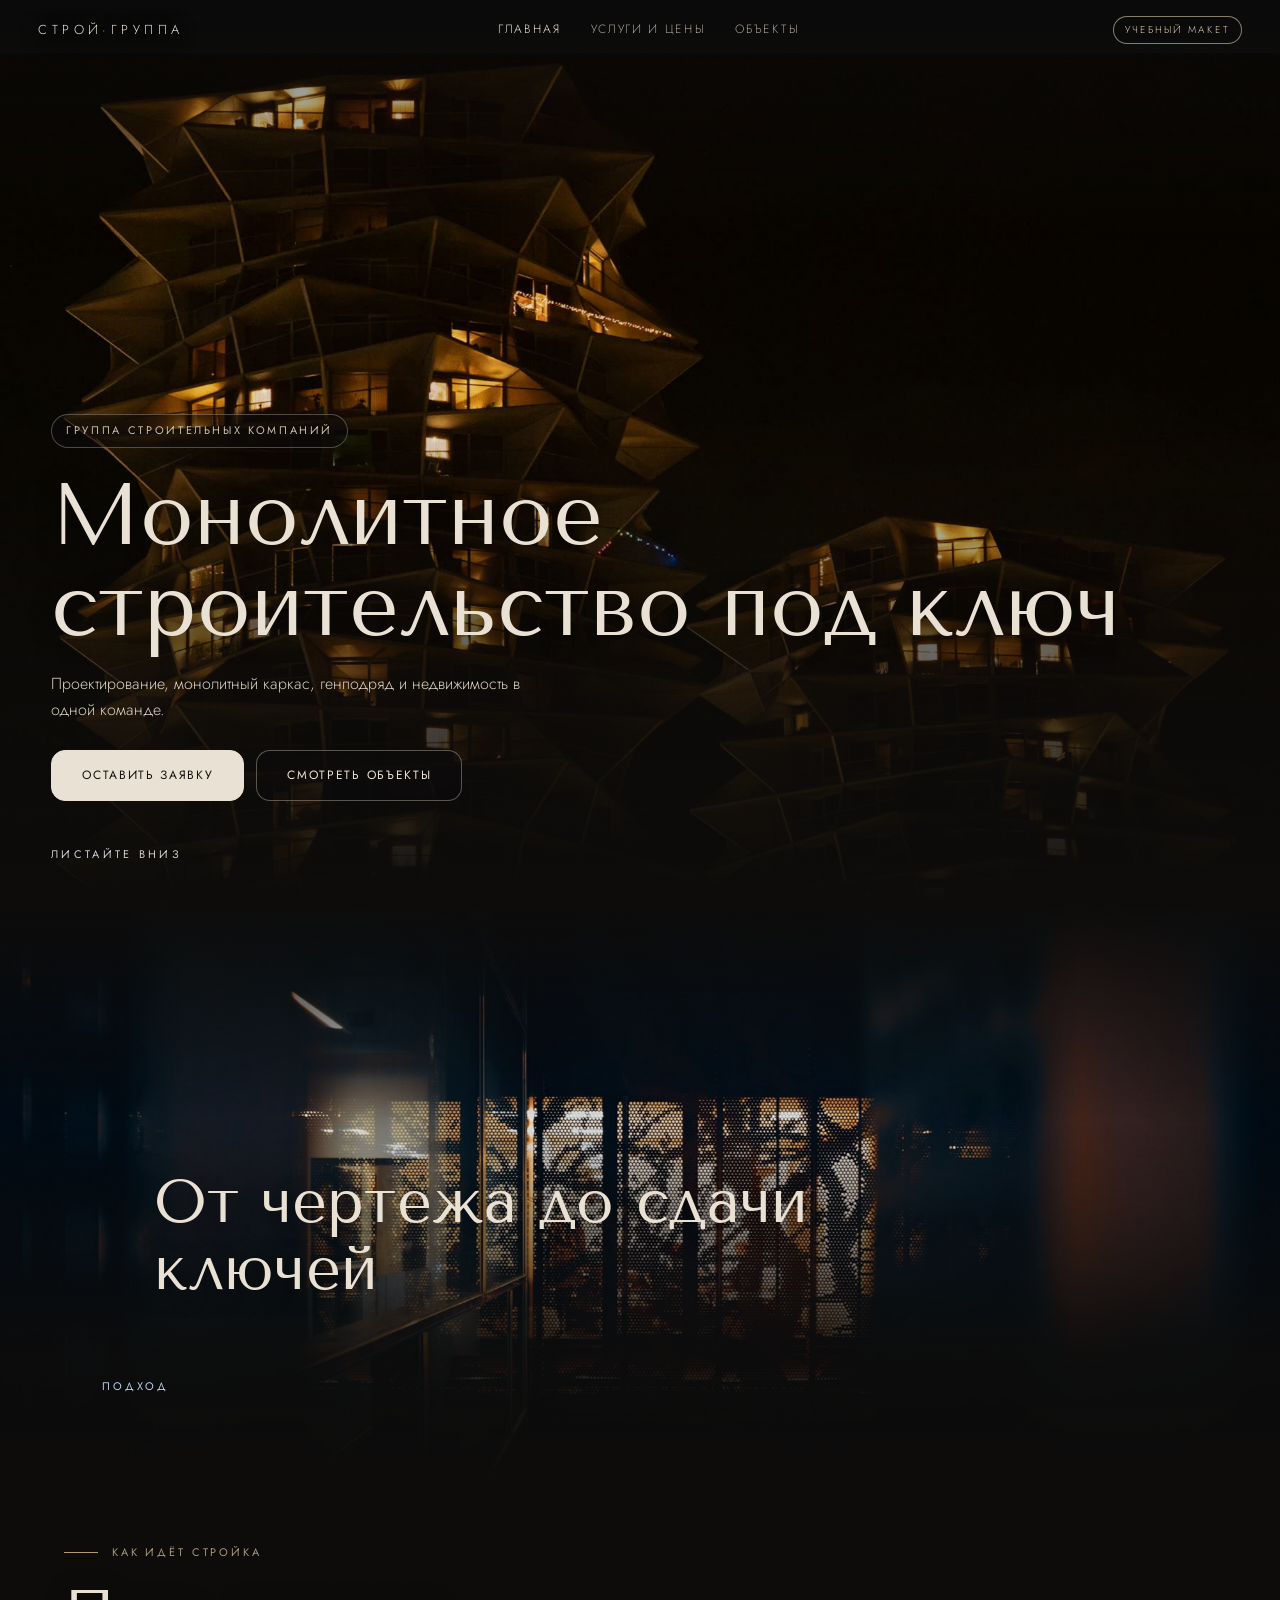
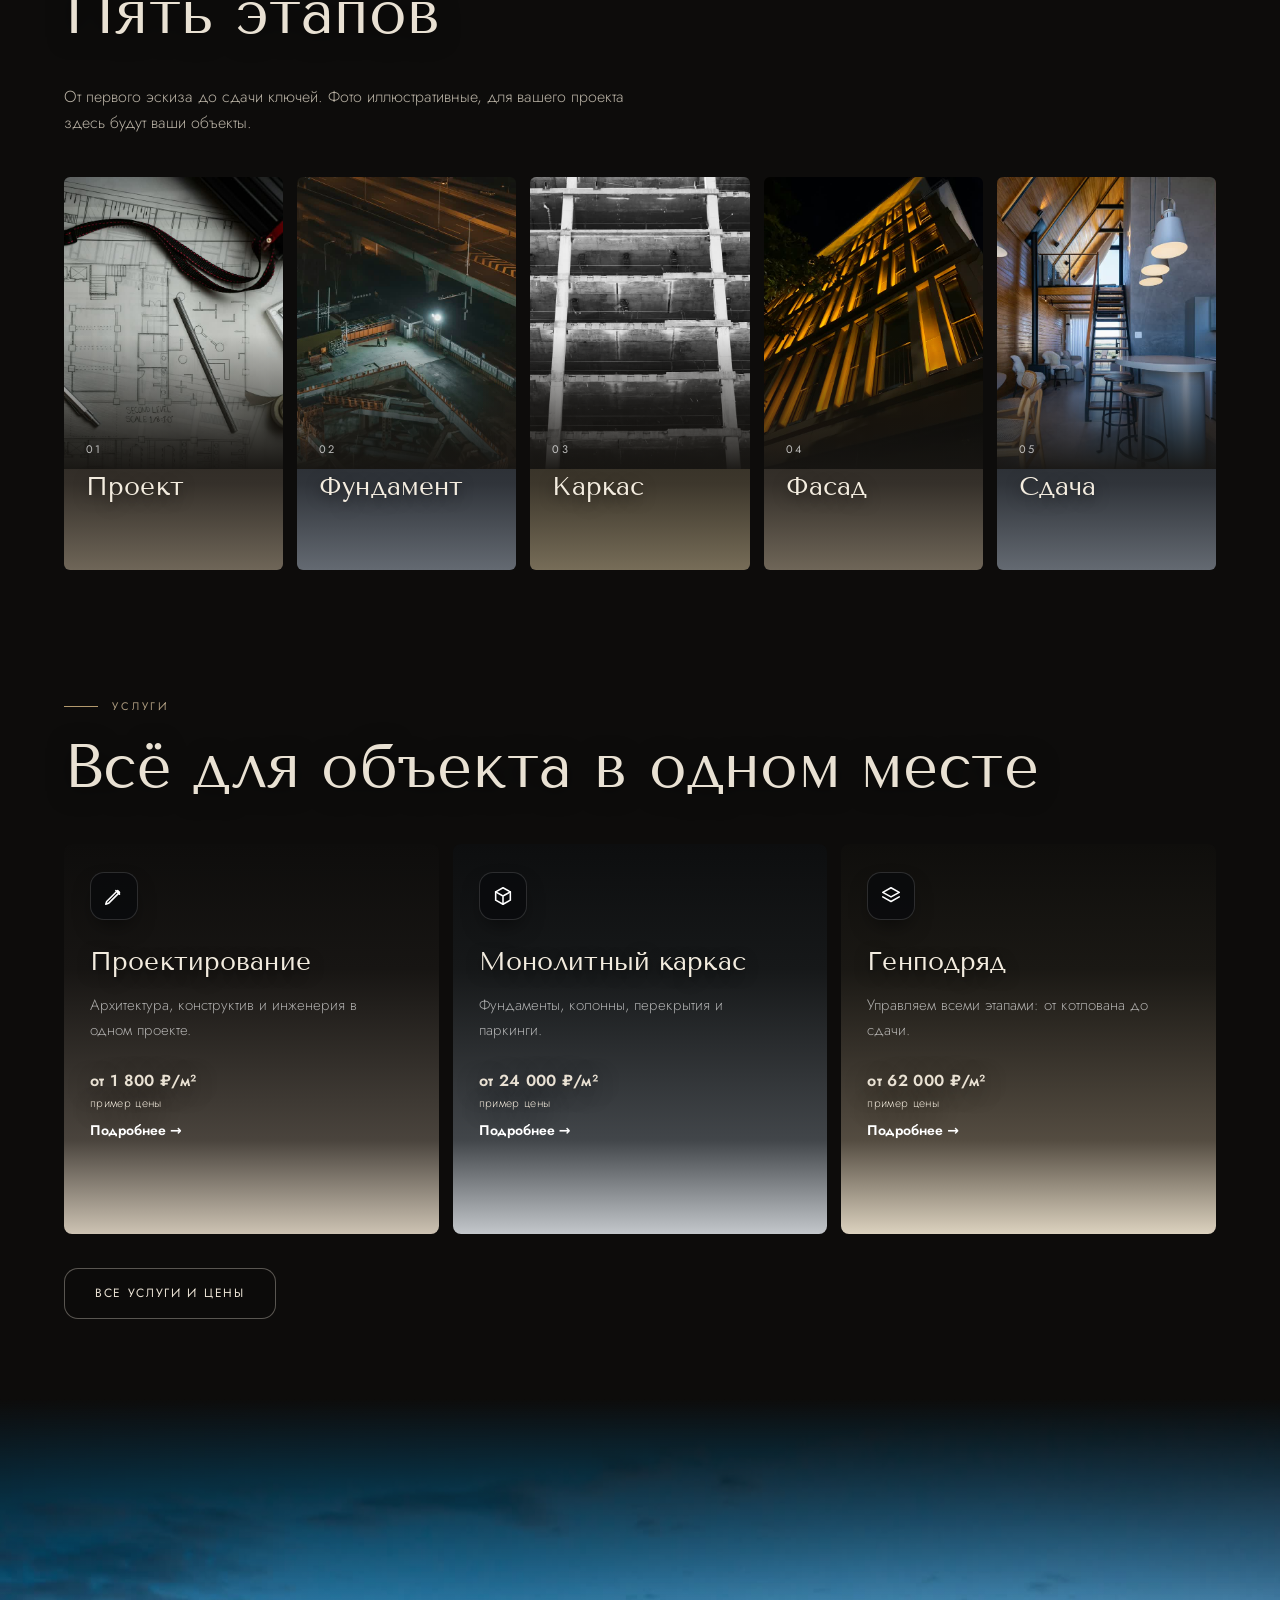
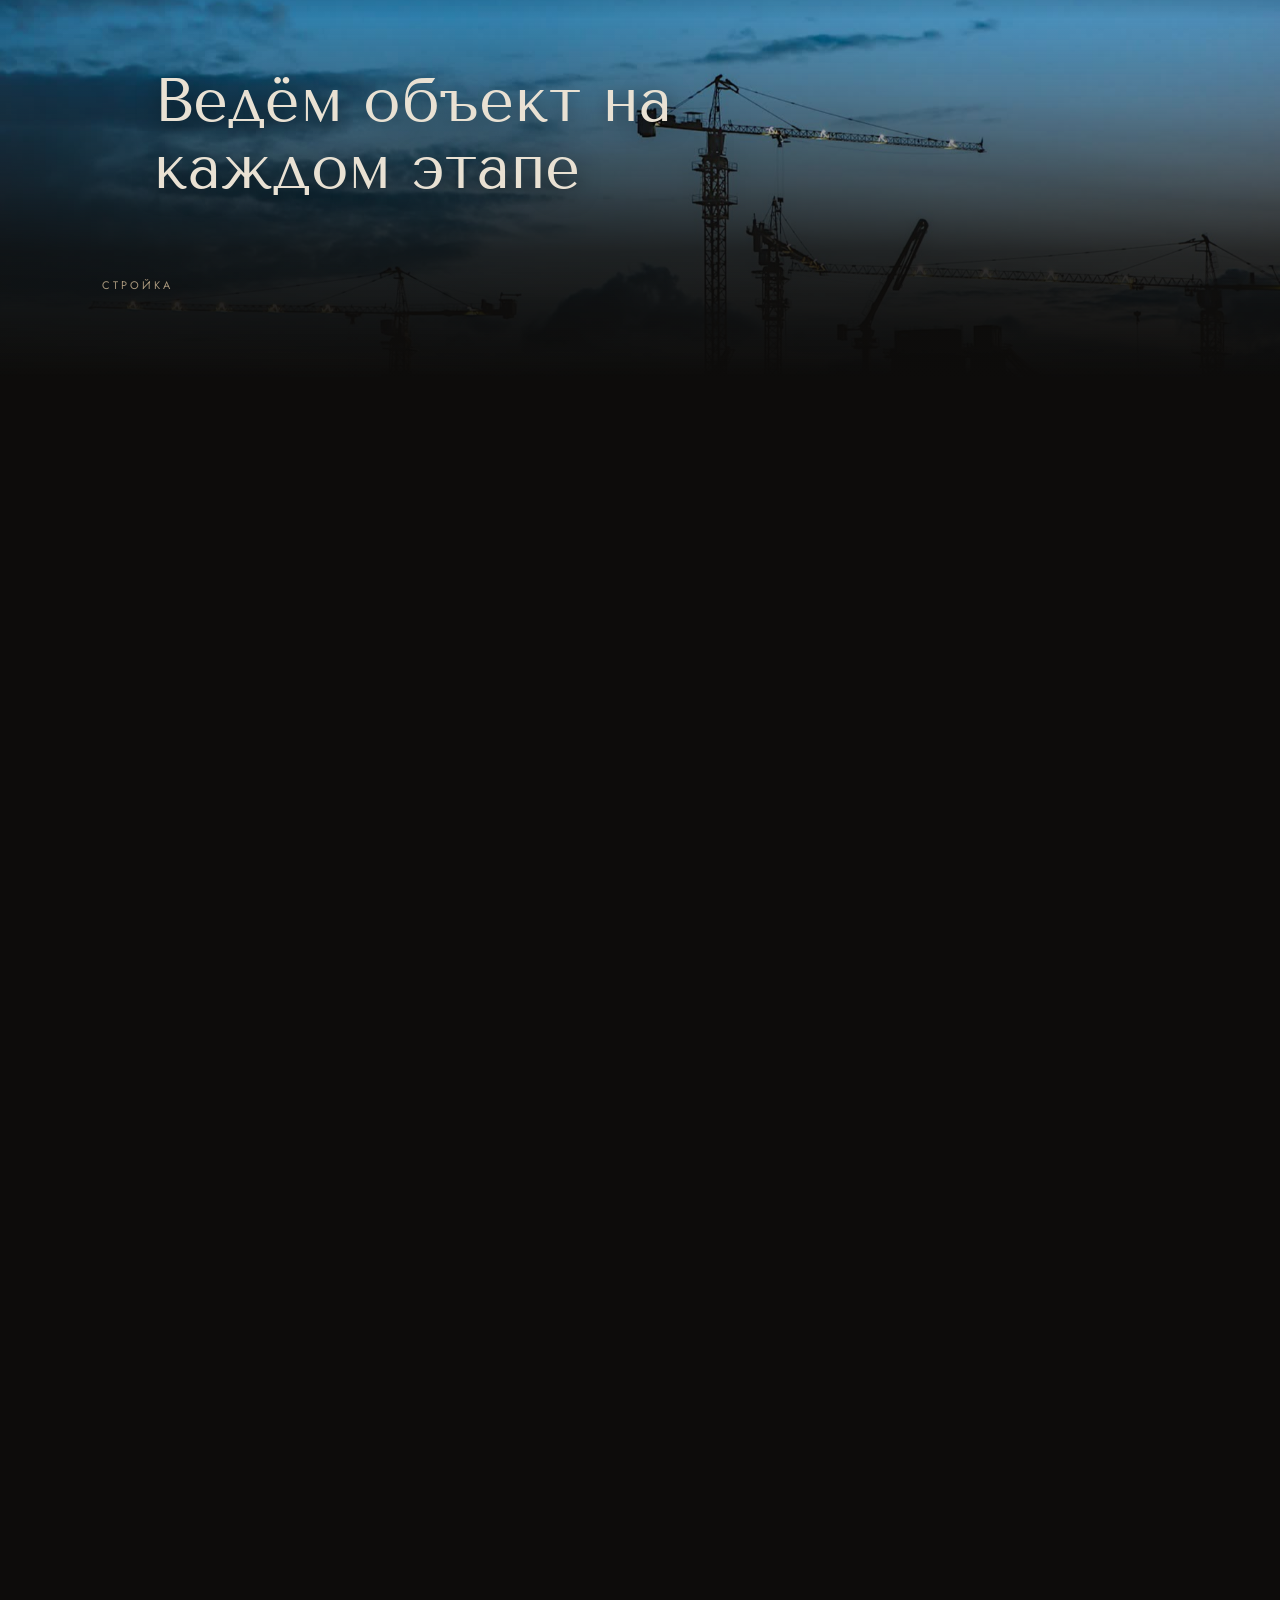
==== commit f651aa0b: "Add files via upload" ====
--- a/index.html
+++ b/index.html
@@ -3,10 +3,11 @@
 <title>Строй-группа: учебный макет</title>
 <link rel="preconnect" href="https://fonts.googleapis.com"><link rel="preconnect" href="https://fonts.gstatic.com" crossorigin>
 <link href="https://fonts.googleapis.com/css2?family=Tenor+Sans&family=Jost:wght@200;300;400;500&display=swap" rel="stylesheet">
-<link rel="stylesheet" href="styles.css?v=17"><link rel="stylesheet" href="quiet.css?v=17"><link rel="stylesheet" href="blend.css?v=21"><link rel="stylesheet" href="perf.css?v=23"><noscript><style>h1,h2{visibility:visible}.hero2 .heroText p,.fu{opacity:1!important;transform:none!important}.ch{opacity:1!important;transform:none!important;filter:none!important}</style></noscript></head><body>
+<link rel="stylesheet" href="styles.css?v=17"><link rel="stylesheet" href="quiet.css?v=17"><link rel="stylesheet" href="blend.css?v=21"><link rel="stylesheet" href="perf.css?v=23"><link rel="stylesheet" href="menu.css?v=24"><noscript><style>h1,h2{visibility:visible}.hero2 .heroText p,.fu{opacity:1!important;transform:none!important}.ch{opacity:1!important;transform:none!important;filter:none!important}</style></noscript></head><body>
 <header><a class="logo" href="index.html">Строй·Группа</a>
 <nav class="main"><a href="index.html" class="on">Главная</a><a href="services.html">Услуги и цены</a><a href="projects.html">Объекты</a></nav>
-<span class="mock">учебный макет</span></header>
+<span class="mock">учебный макет</span><button class="burger" type="button" aria-label="Меню" onclick="document.body.classList.toggle('mo')"><span></span><span></span></button></header>
+<nav class="mmenu"><a href="index.html" class="on" onclick="document.body.classList.remove('mo')">Главная</a><a href="services.html" onclick="document.body.classList.remove('mo')">Услуги и цены</a><a href="projects.html" onclick="document.body.classList.remove('mo')">Объекты</a><a class="cta2" href="#contacts" onclick="document.body.classList.remove('mo')">Оставить заявку</a></nav>
 
 <div class="hero2 gr"><img data-px src="img-p01.jpg" alt="Жилой комплекс ночью"><div class="shade2"></div>
  <div class="heroText" id="ht"><span class="badge">Группа строительных компаний</span>
@@ -16,7 +17,7 @@
  <div class="scroll">листайте вниз</div>
 </div>
 
-<div class="band" data-tone="cool"><img data-px src="img-p04.jpg" alt="Дом из камня и стекла вечером"><div class="in"><div class="tagm" style="margin-bottom:14px">Подход</div><h2>От чертежа до сдачи ключей</h2></div></div>
+<div class="band" data-tone="cool"><img data-px src="img-q02.jpg" alt="Тёмное стекло и тёплый свет"><div class="in"><div class="tagm" style="margin-bottom:14px">Подход</div><h2>От чертежа до сдачи ключей</h2></div></div>
 
 <section class="s" id="process"><div class="lab tagm">Как идёт стройка</div><h2>Пять этапов</h2>
  <p class="sub" style="margin:18px 0 40px">От первого эскиза до сдачи ключей. Фото иллюстративные, для вашего проекта здесь будут ваши объекты.</p>
@@ -33,7 +34,7 @@
 
 <section class="s" id="obj"><div class="lab tagm">Объекты</div><h2>Избранные проекты</h2><p class="sub" style="margin:18px 0 40px">Объекты и фотографии для примера карточек.</p>
  <div class="cards">
-<div class="card"><div class="ph"><img loading="lazy" decoding="async" src="img-s-p01.jpg" alt=""></div><div class="in"><div class="meta"><span>Монолит</span><span>пример</span></div><h3>Жилой комплекс</h3></div></div><div class="card"><div class="ph"><img loading="lazy" decoding="async" src="img-s-p03.jpg" alt=""></div><div class="in"><div class="meta"><span>Генподряд</span><span>пример</span></div><h3>Дом со стеклянным фасадом</h3></div></div><div class="card"><div class="ph"><img loading="lazy" decoding="async" src="img-s-p07.jpg" alt=""></div><div class="in"><div class="meta"><span>Проектирование</span><span>пример</span></div><h3>Фасад из стеклоблоков</h3></div></div>
+<div class="card"><div class="ph"><img loading="lazy" decoding="async" src="img-s-q13.jpg" alt=""></div><div class="in"><div class="meta"><span>Монолит</span><span>пример</span></div><h3>Здание с тёплой подсветкой</h3></div></div><div class="card"><div class="ph"><img loading="lazy" decoding="async" src="img-s-x3.jpg" alt=""></div><div class="in"><div class="meta"><span>Генподряд</span><span>пример</span></div><h3>Бетонный жилой дом</h3></div></div><div class="card"><div class="ph"><img loading="lazy" decoding="async" src="img-s-x2.jpg" alt=""></div><div class="in"><div class="meta"><span>Проектирование</span><span>пример</span></div><h3>Бетон и дерево</h3></div></div>
  </div><p style="margin-top:30px"><a class="btn ghost" href="projects.html">Все объекты</a></p></section>
 
 <section class="s" id="contacts">
@@ -45,7 +46,7 @@
 <footer><div class="cols">
  <div><b>Строй·Группа</b>Монолитное строительство, проектирование, генподряд, недвижимость.<br><br>Учебный макет DEVELOV. Названия, цены и данные вымышлены, это пример для показа, а не сайт реальной компании.</div>
  <div><b>Контакты</b>[телефон]<br>[почта]<br>[адрес офиса]</div>
- <div><b>Фото</b>Unsplash: Valentin, V. Melnyk, P. Candelo, I. Savelev, EJ Yao, J. James, H. Nakashima, K. Nauwelaerts, S. Uzzaman, P. Meier, L. Kepner, famingjia inventor, S. Schuster, Y. C. Schulze, C. Badran.<br>3D-анимация: DEVELOV.</div>
+ <div><b>Фото</b>Unsplash: Valentin, V. Melnyk, P. Candelo, I. Savelev, EJ Yao, J. James, H. Nakashima, K. Nauwelaerts, S. Uzzaman, P. Meier, L. Kepner, famingjia inventor, S. Schuster, Y. C. Schulze, C. Badran, J. Brooks, A. Popov, aahubs, lucabravo, we_the_royal, etienneblg, shotbyjf, geo_bar, vez02.<br>3D-анимация: DEVELOV.</div>
 </div></footer>
 <nav id="bar2"><a href="#contacts">Заявка</a><a href="#">WhatsApp</a><a href="#">Telegram</a></nav>
-<script src="main.js?v=22"></script><script src="reveal.js?v=17"></script></body></html>
+<script src="main.js?v=24"></script><script src="reveal.js?v=17"></script></body></html>
--- a/menu.css
+++ b/menu.css
@@ -0,0 +1,16 @@
+/* меню для телефона: кнопка в шапке открывает полноэкранный список страниц */
+.burger,.mmenu{display:none}
+@media(max-width:800px){
+  header{z-index:70}
+  .burger{display:flex;flex-direction:column;justify-content:center;align-items:stretch;gap:6px;width:44px;height:44px;margin-left:10px;padding:0 11px;background:rgba(13,12,11,.55);border:1px solid rgba(233,225,211,.4);border-radius:12px;cursor:pointer;-webkit-tap-highlight-color:transparent}
+  .burger span{display:block;height:1.5px;background:#e9e1d3;transition:transform .35s}
+  header .mock{margin-left:auto}
+  .mmenu{display:flex;position:fixed;inset:0;z-index:55;flex-direction:column;justify-content:center;gap:2px;padding:84px 30px 130px;background:#0d0c0b;opacity:0;pointer-events:none;transition:opacity .35s ease}
+  .mmenu a{font-family:"Tenor Sans","Jost",serif;font-size:clamp(28px,8.4vw,38px);line-height:1.1;color:#e9e1d3;text-decoration:none;padding:16px 0;border-bottom:1px solid rgba(233,225,211,.16)}
+  .mmenu a.on{color:#b39a6e}
+  .mmenu a.cta2{margin-top:22px;border:1px solid #e9e1d3;border-radius:14px;padding:16px 20px;text-align:center;font-family:"Jost",sans-serif;font-size:13px;letter-spacing:.18em;text-transform:uppercase;background:#e9e1d3;color:#16130f}
+  body.mo{overflow:hidden}
+  body.mo .mmenu{opacity:1;pointer-events:auto}
+  body.mo .burger span:nth-child(1){transform:translateY(3.75px) rotate(45deg)}
+  body.mo .burger span:nth-child(2){transform:translateY(-3.75px) rotate(-45deg)}
+}
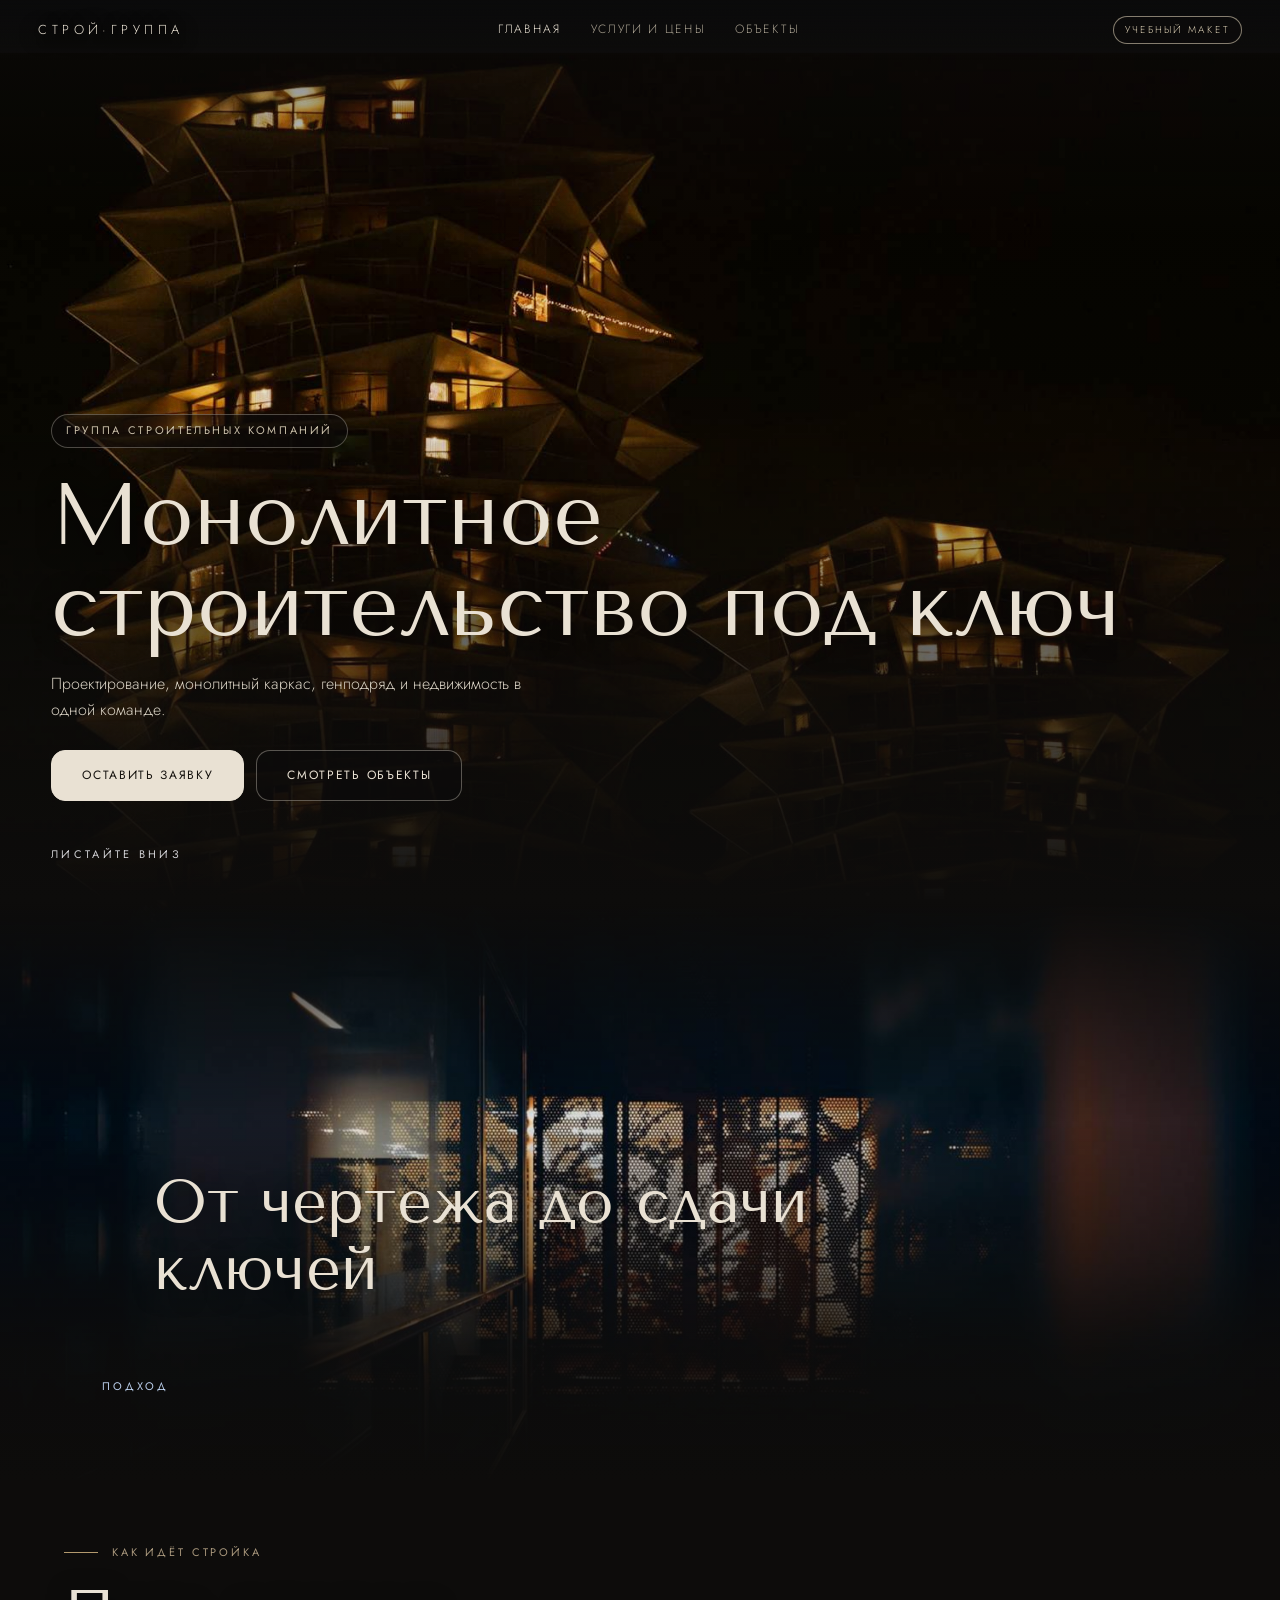
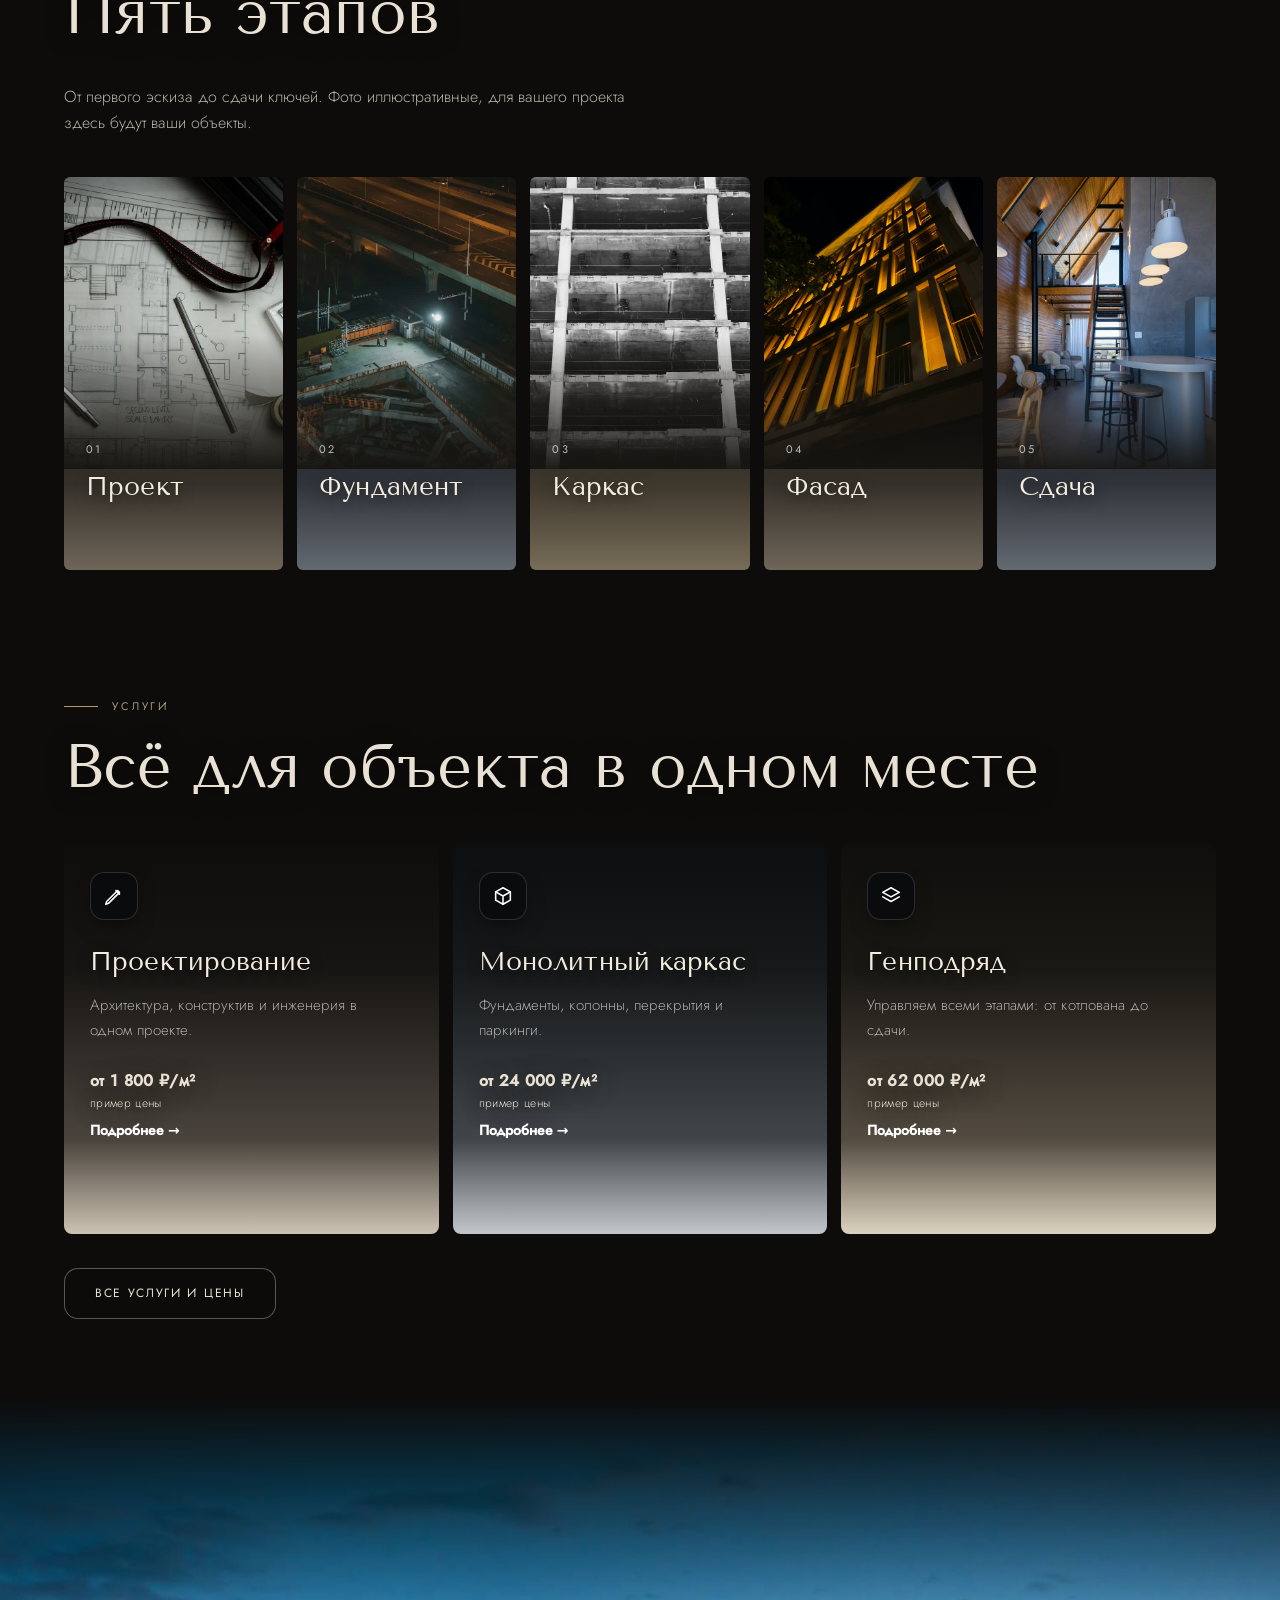
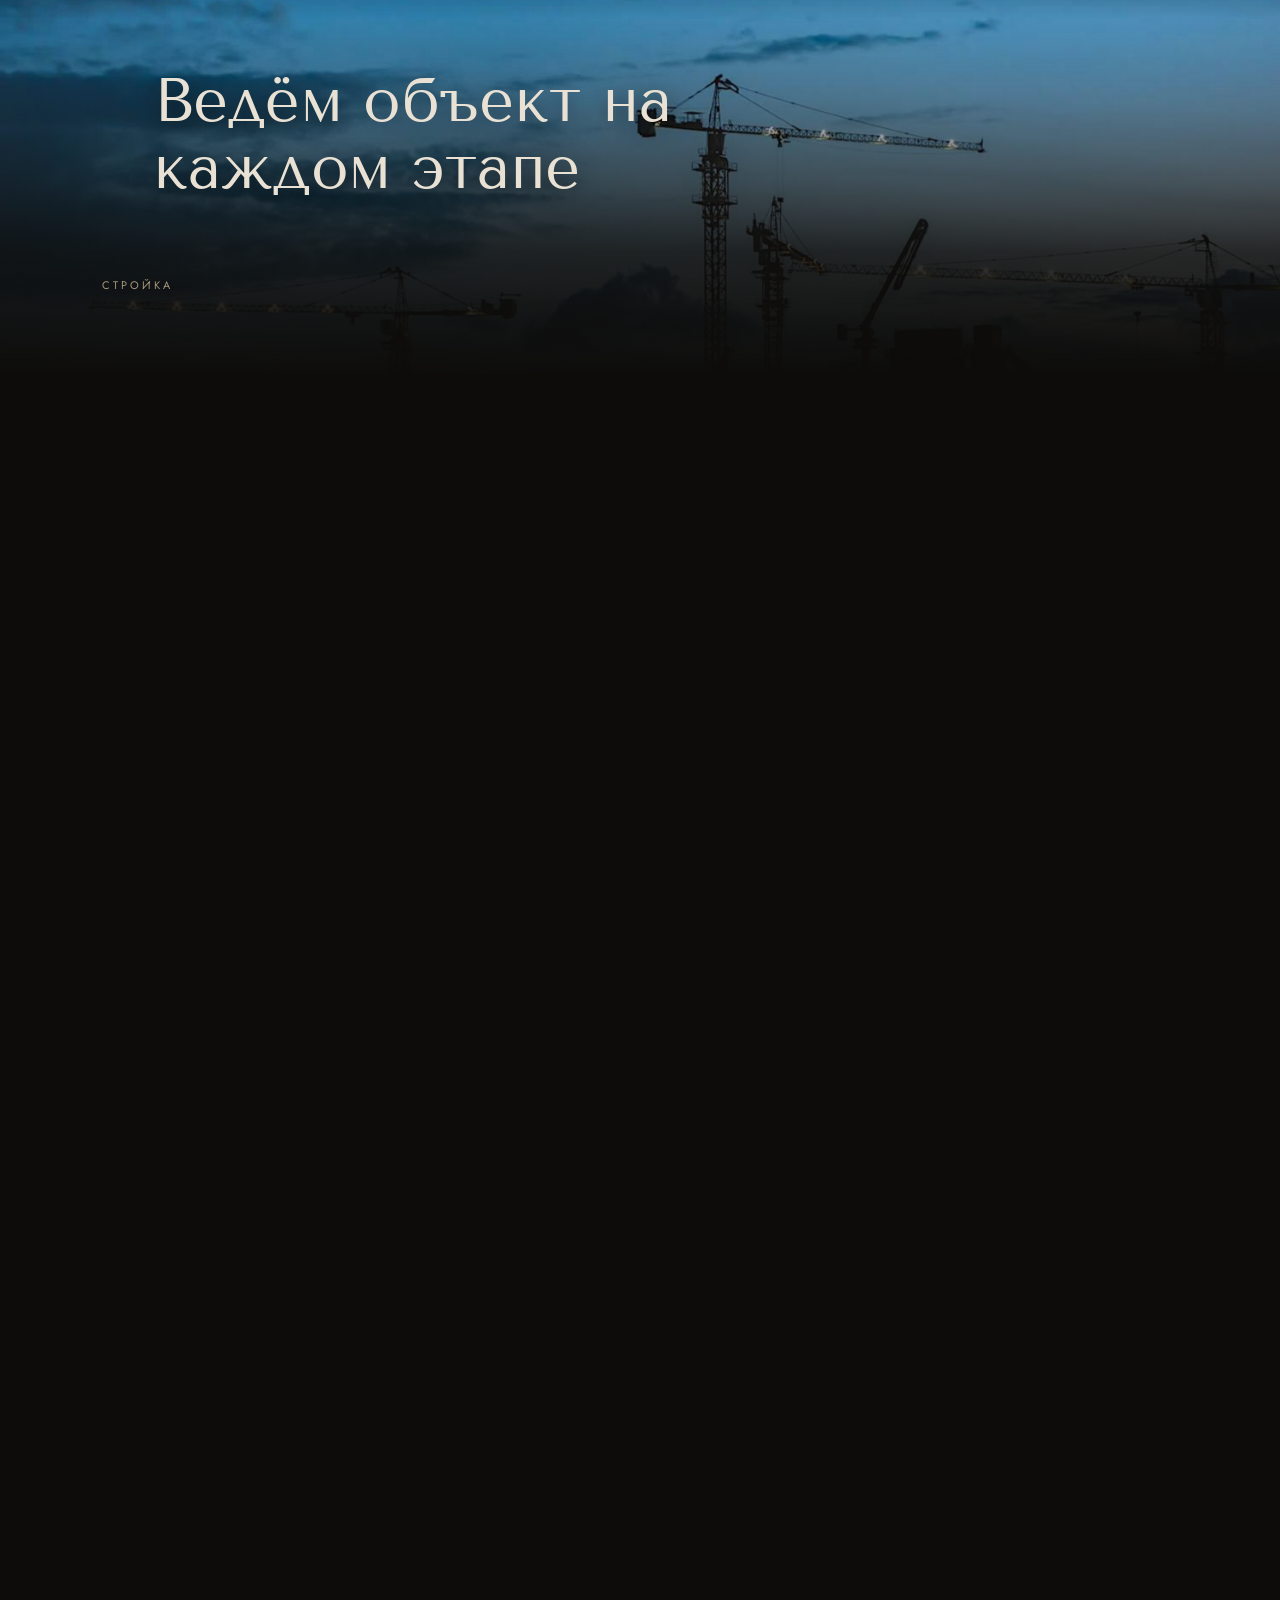
==== commit 963da806: "Add files via upload" ====
--- a/index.html
+++ b/index.html
@@ -1,15 +1,14 @@
 <!doctype html>
 <html lang="ru"><head><meta charset="utf-8"><meta name="viewport" content="width=device-width,initial-scale=1">
 <title>Строй-группа: учебный макет</title>
-<link rel="preconnect" href="https://fonts.googleapis.com"><link rel="preconnect" href="https://fonts.gstatic.com" crossorigin>
-<link href="https://fonts.googleapis.com/css2?family=Tenor+Sans&family=Jost:wght@200;300;400;500&display=swap" rel="stylesheet">
+<link rel="preload" href="fonts-TenorSans-400-cyrillic.woff2" as="font" type="font/woff2" crossorigin><link rel="preload" href="fonts-Jost-cyrillic.woff2" as="font" type="font/woff2" crossorigin><link rel="stylesheet" href="fonts.css?v=1">
 <link rel="stylesheet" href="styles.css?v=17"><link rel="stylesheet" href="quiet.css?v=17"><link rel="stylesheet" href="blend.css?v=21"><link rel="stylesheet" href="perf.css?v=23"><link rel="stylesheet" href="menu.css?v=24"><noscript><style>h1,h2{visibility:visible}.hero2 .heroText p,.fu{opacity:1!important;transform:none!important}.ch{opacity:1!important;transform:none!important;filter:none!important}</style></noscript></head><body>
 <header><a class="logo" href="index.html">Строй·Группа</a>
 <nav class="main"><a href="index.html" class="on">Главная</a><a href="services.html">Услуги и цены</a><a href="projects.html">Объекты</a></nav>
 <span class="mock">учебный макет</span><button class="burger" type="button" aria-label="Меню" onclick="document.body.classList.toggle('mo')"><span></span><span></span></button></header>
 <nav class="mmenu"><a href="index.html" class="on" onclick="document.body.classList.remove('mo')">Главная</a><a href="services.html" onclick="document.body.classList.remove('mo')">Услуги и цены</a><a href="projects.html" onclick="document.body.classList.remove('mo')">Объекты</a><a class="cta2" href="#contacts" onclick="document.body.classList.remove('mo')">Оставить заявку</a></nav>
 
-<div class="hero2 gr"><img data-px src="img-p01.jpg" alt="Жилой комплекс ночью"><div class="shade2"></div>
+<div class="hero2 gr"><img decoding="async" data-px src="img-p01.jpg" alt="Жилой комплекс ночью"><div class="shade2"></div>
  <div class="heroText" id="ht"><span class="badge">Группа строительных компаний</span>
   <h1>Монолитное строительство под ключ</h1>
   <p>Проектирование, монолитный каркас, генподряд и недвижимость в одной команде.</p>
@@ -17,7 +16,7 @@
  <div class="scroll">листайте вниз</div>
 </div>
 
-<div class="band" data-tone="cool"><img data-px src="img-q02.jpg" alt="Тёмное стекло и тёплый свет"><div class="in"><div class="tagm" style="margin-bottom:14px">Подход</div><h2>От чертежа до сдачи ключей</h2></div></div>
+<div class="band" data-tone="cool"><img decoding="async" data-px loading="lazy" src="img-q02.jpg" alt="Тёмное стекло и тёплый свет"><div class="in"><div class="tagm" style="margin-bottom:14px">Подход</div><h2>От чертежа до сдачи ключей</h2></div></div>
 
 <section class="s" id="process"><div class="lab tagm">Как идёт стройка</div><h2>Пять этапов</h2>
  <p class="sub" style="margin:18px 0 40px">От первого эскиза до сдачи ключей. Фото иллюстративные, для вашего проекта здесь будут ваши объекты.</p>
@@ -30,11 +29,11 @@
 <a class="gc a" href="services.html"><div class="ic"><svg viewBox="0 0 24 24"><path d="M3 21l3-1 12-12-2-2L4 18z"/><path d="M14 6l4 4"/></svg></div><h3>Проектирование</h3><p>Архитектура, конструктив и инженерия в одном проекте.</p><div class="pr">от 1 800 ₽/м²<small>пример цены</small></div><div class="go">Подробнее →</div></a><a class="gc b" href="services.html"><div class="ic"><svg viewBox="0 0 24 24"><path d="M12 3l8 4.5v9L12 21l-8-4.5v-9z"/><path d="M12 12l8-4.5M12 12v9M12 12L4 7.5"/></svg></div><h3>Монолитный каркас</h3><p>Фундаменты, колонны, перекрытия и паркинги.</p><div class="pr">от 24 000 ₽/м²<small>пример цены</small></div><div class="go">Подробнее →</div></a><a class="gc c" href="services.html"><div class="ic"><svg viewBox="0 0 24 24"><path d="M12 3l9 5-9 5-9-5z"/><path d="M3 13l9 5 9-5"/></svg></div><h3>Генподряд</h3><p>Управляем всеми этапами: от котлована до сдачи.</p><div class="pr">от 62 000 ₽/м²<small>пример цены</small></div><div class="go">Подробнее →</div></a>
  </div><p style="margin-top:34px"><a class="btn ghost" href="services.html">Все услуги и цены</a></p></section>
 
-<div class="band"><img data-px loading="lazy" src="img-p05.jpg" alt="Башенные краны в сумерках"><div class="in"><div class="tagm" style="margin-bottom:14px">Стройка</div><h2>Ведём объект на каждом этапе</h2></div></div>
+<div class="band"><img decoding="async" data-px loading="lazy" src="img-p05.jpg" alt="Башенные краны в сумерках"><div class="in"><div class="tagm" style="margin-bottom:14px">Стройка</div><h2>Ведём объект на каждом этапе</h2></div></div>
 
 <section class="s" id="obj"><div class="lab tagm">Объекты</div><h2>Избранные проекты</h2><p class="sub" style="margin:18px 0 40px">Объекты и фотографии для примера карточек.</p>
  <div class="cards">
-<div class="card"><div class="ph"><img loading="lazy" decoding="async" src="img-s-q13.jpg" alt=""></div><div class="in"><div class="meta"><span>Монолит</span><span>пример</span></div><h3>Здание с тёплой подсветкой</h3></div></div><div class="card"><div class="ph"><img loading="lazy" decoding="async" src="img-s-x3.jpg" alt=""></div><div class="in"><div class="meta"><span>Генподряд</span><span>пример</span></div><h3>Бетонный жилой дом</h3></div></div><div class="card"><div class="ph"><img loading="lazy" decoding="async" src="img-s-x2.jpg" alt=""></div><div class="in"><div class="meta"><span>Проектирование</span><span>пример</span></div><h3>Бетон и дерево</h3></div></div>
+<div class="card"><div class="ph"><img loading="lazy" decoding="async" src="img-s-q13.jpg" alt=""></div><div class="in"><div class="meta"><span>Монолит</span><span>пример</span></div><h3>Здание с тёплой подсветкой</h3></div></div><div class="card"><div class="ph"><img loading="lazy" decoding="async" src="img-s-q06.jpg" alt=""></div><div class="in"><div class="meta"><span>Генподряд</span><span>пример</span></div><h3>Дом с террасой и бассейном</h3></div></div><div class="card"><div class="ph"><img loading="lazy" decoding="async" src="img-s-x2.jpg" alt=""></div><div class="in"><div class="meta"><span>Проектирование</span><span>пример</span></div><h3>Бетон и дерево</h3></div></div>
  </div><p style="margin-top:30px"><a class="btn ghost" href="projects.html">Все объекты</a></p></section>
 
 <section class="s" id="contacts">
@@ -46,7 +45,7 @@
 <footer><div class="cols">
  <div><b>Строй·Группа</b>Монолитное строительство, проектирование, генподряд, недвижимость.<br><br>Учебный макет DEVELOV. Названия, цены и данные вымышлены, это пример для показа, а не сайт реальной компании.</div>
  <div><b>Контакты</b>[телефон]<br>[почта]<br>[адрес офиса]</div>
- <div><b>Фото</b>Unsplash: Valentin, V. Melnyk, P. Candelo, I. Savelev, EJ Yao, J. James, H. Nakashima, K. Nauwelaerts, S. Uzzaman, P. Meier, L. Kepner, famingjia inventor, S. Schuster, Y. C. Schulze, C. Badran, J. Brooks, A. Popov, aahubs, lucabravo, we_the_royal, etienneblg, shotbyjf, geo_bar, vez02.<br>3D-анимация: DEVELOV.</div>
+ <div><b>Фото</b>Unsplash: Valentin, V. Melnyk, P. Candelo, I. Savelev, EJ Yao, J. James, H. Nakashima, K. Nauwelaerts, S. Uzzaman, P. Meier, L. Kepner, famingjia inventor, S. Schuster, Y. C. Schulze, C. Badran, J. Brooks, R. Nickson, aahubs, lucabravo, we_the_royal, etienneblg, shotbyjf, geo_bar, vez02.<br>3D-анимация: DEVELOV.</div>
 </div></footer>
 <nav id="bar2"><a href="#contacts">Заявка</a><a href="#">WhatsApp</a><a href="#">Telegram</a></nav>
 <script src="main.js?v=24"></script><script src="reveal.js?v=17"></script></body></html>
--- a/fonts.css
+++ b/fonts.css
@@ -0,0 +1,4 @@
+@font-face{font-family:'Jost';font-style:normal;font-weight:200 500;font-display:swap;src:url(fonts-Jost-cyrillic.woff2) format('woff2');unicode-range:U+0301, U+0400-045F, U+0490-0491, U+04B0-04B1, U+2116}
+@font-face{font-family:'Jost';font-style:normal;font-weight:200 500;font-display:swap;src:url(fonts-Jost-latin.woff2) format('woff2');unicode-range:U+0000-00FF, U+0131, U+0152-0153, U+02BB-02BC, U+02C6, U+02DA, U+02DC, U+0304, U+0308, U+0329, U+2000-206F, U+20AC, U+2122, U+2191, U+2193, U+2212, U+2215, U+FEFF, U+FFFD}
+@font-face{font-family:'Tenor Sans';font-style:normal;font-weight:400;font-display:swap;src:url(fonts-TenorSans-400-cyrillic.woff2) format('woff2');unicode-range:U+0301, U+0400-045F, U+0490-0491, U+04B0-04B1, U+2116}
+@font-face{font-family:'Tenor Sans';font-style:normal;font-weight:400;font-display:swap;src:url(fonts-TenorSans-400-latin.woff2) format('woff2');unicode-range:U+0000-00FF, U+0131, U+0152-0153, U+02BB-02BC, U+02C6, U+02DA, U+02DC, U+0304, U+0308, U+0329, U+2000-206F, U+20AC, U+2122, U+2191, U+2193, U+2212, U+2215, U+FEFF, U+FFFD}
